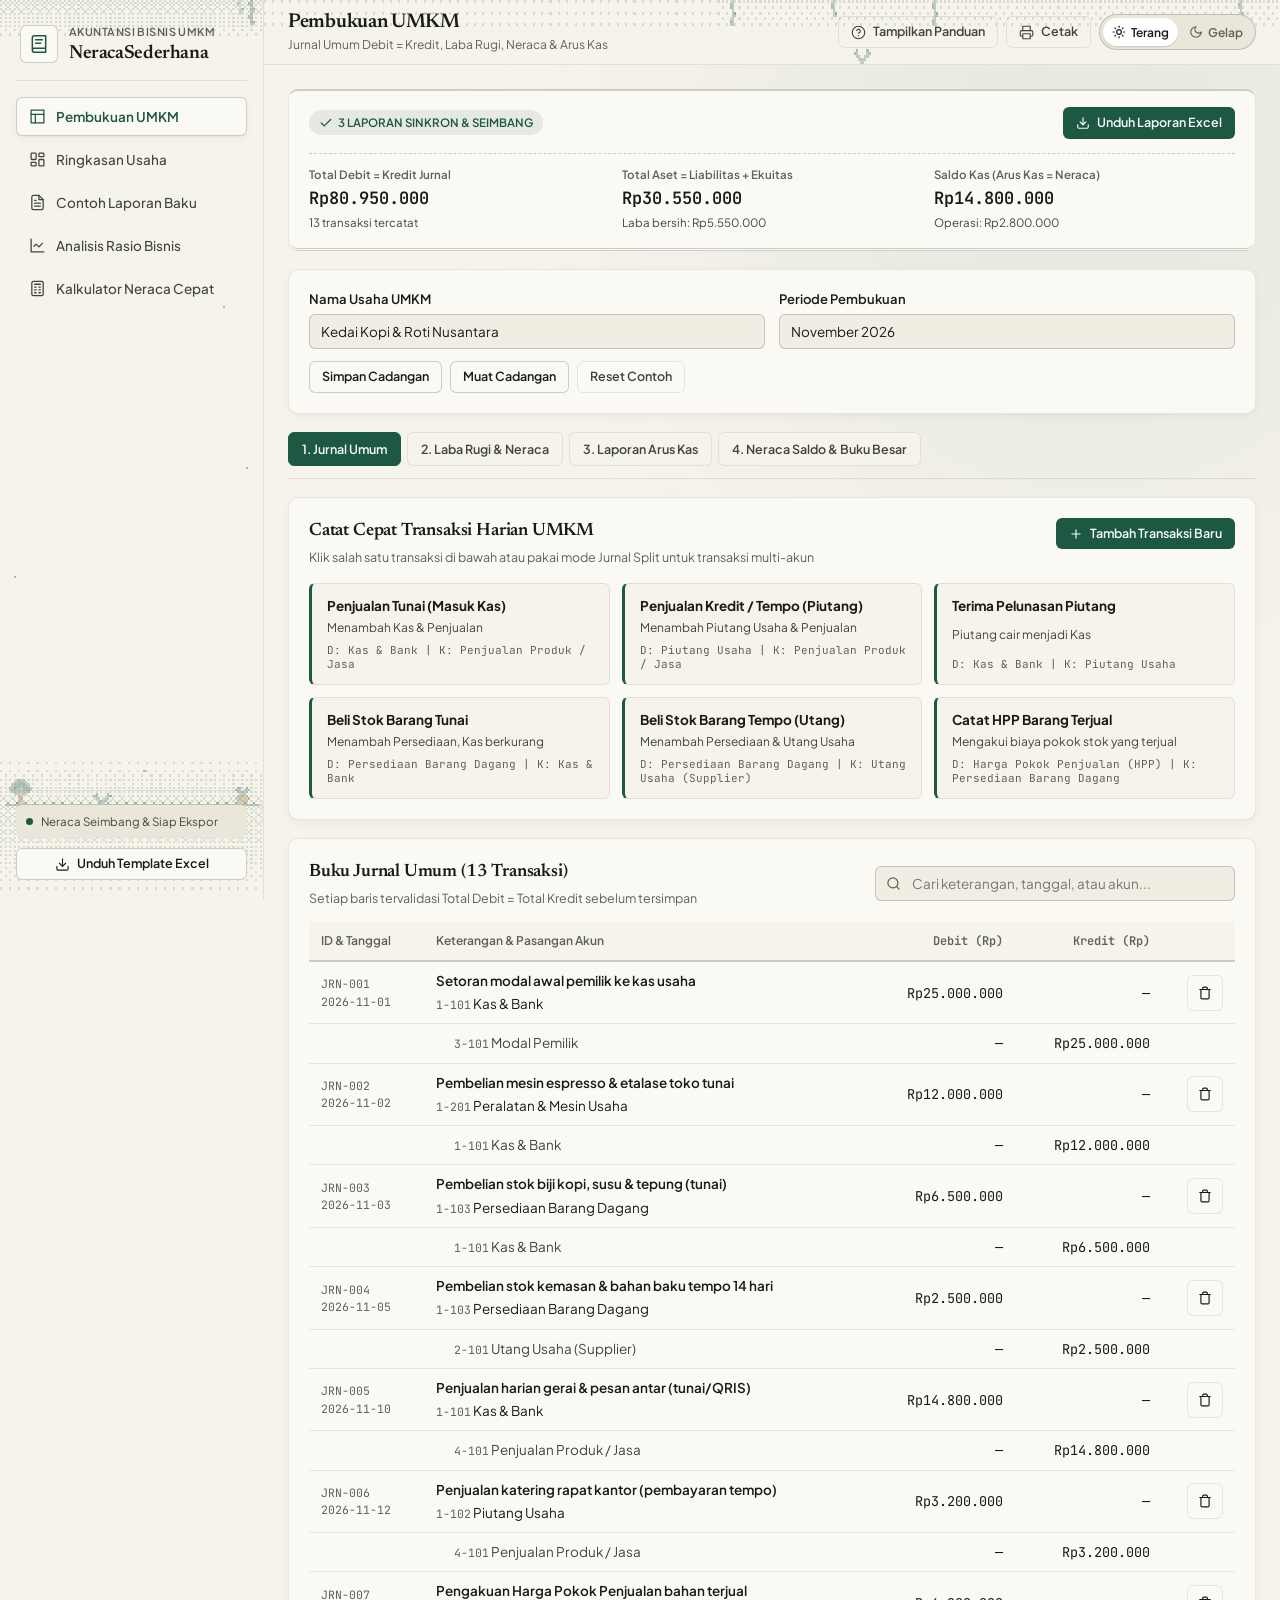
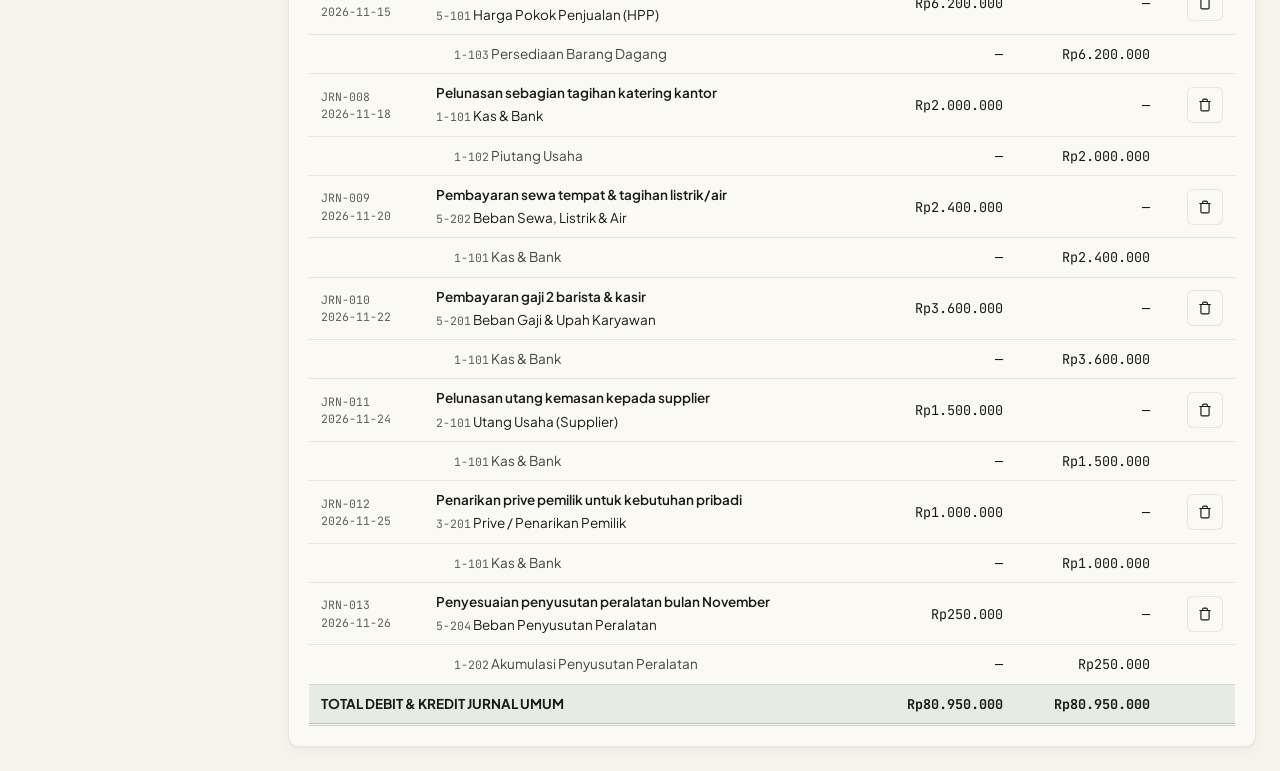
==== app/index.html @ 14ed6020 "feat: add integer-scaled botanical pixel art background on sidebar and topbar" ====
<!DOCTYPE html>
<html lang="id" data-atmo-density="app" data-theme="light">
<head>
  <meta charset="UTF-8" />
  <meta name="viewport" content="width=device-width, initial-scale=1.0, viewport-fit=cover" />
  <meta http-equiv="Cache-Control" content="no-cache, no-store, must-revalidate" />
  <meta http-equiv="Pragma" content="no-cache" />
  <meta http-equiv="Expires" content="0" />
  <meta name="theme-color" content="#f6f3eb" />
  <title>NeracaSederhana — Akuntansi &amp; Laporan Keuangan UMKM</title>
  <link rel="preconnect" href="https://fonts.googleapis.com" />
  <link rel="preconnect" href="https://fonts.gstatic.com" crossorigin />
  <link
    href="https://fonts.googleapis.com/css2?family=JetBrains+Mono:wght@400;500;600&family=Newsreader:opsz,wght@6..72,500;6..72,600&family=Plus+Jakarta+Sans:wght@400;500;600;700&display=swap"
    rel="stylesheet"
  />
  <link rel="stylesheet" href="./styles/tokens.css?v=20261126-9" />
  <link rel="stylesheet" href="./styles/layout.css?v=20261126-9" />
  <link rel="stylesheet" href="./styles/components.css?v=20261126-9" />
  <style>:focus-visible { outline: 2px solid var(--accent-primary); outline-offset: 2px; }</style>
</head>
<body>
  <a class="skip-link" href="#main-content">Lewati ke konten utama</a>
  <canvas id="atmo-canvas" class="atmo-canvas" aria-hidden="true"></canvas>
  <div id="paper-grain" class="paper-grain" aria-hidden="true"></div>

  <div class="app-shell">
    <aside id="sidebar" class="sidebar" aria-label="Navigasi utama">
      <canvas id="sidebar-pixel-canvas" class="nav-pixel-canvas" aria-hidden="true"></canvas>
      <div class="brand-block">
        <div class="brand-inner">
          <div class="brand-mark" aria-hidden="true">
            <svg width="20" height="20" viewBox="0 0 24 24" fill="none" stroke="currentColor" stroke-width="1.8" stroke-linecap="round" stroke-linejoin="round">
              <path d="M4 19.5v-15A2.5 2.5 0 0 1 6.5 2H20v20H6.5a2.5 2.5 0 0 1 0-5H20" />
              <path d="M8 7h8" />
              <path d="M8 11h6" />
            </svg>
          </div>
          <div>
            <p class="brand-kicker">Akuntansi Bisnis UMKM</p>
            <h1 class="brand-title">NeracaSederhana</h1>
          </div>
        </div>
        <button type="button" id="mobile-sidebar-close" class="icon-btn mobile-only" aria-label="Tutup menu navigasi">
          <svg width="16" height="16" viewBox="0 0 24 24" fill="none" stroke="currentColor" stroke-width="2" stroke-linecap="round" stroke-linejoin="round"><line x1="18" y1="6" x2="6" y2="18"/><line x1="6" y1="6" x2="18" y2="18"/></svg>
        </button>
      </div>

      <nav class="nav-list" aria-label="Menu utama aplikasi">
        <button type="button" class="nav-item active" data-view="umkm">
          <svg width="17" height="17" viewBox="0 0 24 24" fill="none" stroke="currentColor" stroke-width="1.8" stroke-linecap="round" stroke-linejoin="round" aria-hidden="true"><path d="M3 3h18v18H3z"/><path d="M3 9h18"/><path d="M9 21V9"/></svg>
          <span>Pembukuan UMKM</span>
        </button>
        <button type="button" class="nav-item" data-view="overview">
          <svg width="17" height="17" viewBox="0 0 24 24" fill="none" stroke="currentColor" stroke-width="1.8" stroke-linecap="round" stroke-linejoin="round" aria-hidden="true"><rect x="3" y="3" width="7" height="9" rx="1"/><rect x="14" y="3" width="7" height="5" rx="1"/><rect x="14" y="12" width="7" height="9" rx="1"/><rect x="3" y="16" width="7" height="5" rx="1"/></svg>
          <span>Ringkasan Usaha</span>
        </button>
        <button type="button" class="nav-item" data-view="statements">
          <svg width="17" height="17" viewBox="0 0 24 24" fill="none" stroke="currentColor" stroke-width="1.8" stroke-linecap="round" stroke-linejoin="round" aria-hidden="true"><path d="M14 2H6a2 2 0 0 0-2 2v16a2 2 0 0 0 2 2h12a2 2 0 0 0 2-2V8z"/><path d="M14 2v6h6"/><path d="M8 13h8"/><path d="M8 17h8"/><path d="M8 9h2"/></svg>
          <span>Contoh Laporan Baku</span>
        </button>
        <button type="button" class="nav-item" data-view="casestudy">
          <svg width="17" height="17" viewBox="0 0 24 24" fill="none" stroke="currentColor" stroke-width="1.8" stroke-linecap="round" stroke-linejoin="round" aria-hidden="true"><path d="M3 3v18h18"/><path d="m19 9-5 5-4-4-3 3"/></svg>
          <span>Analisis Rasio Bisnis</span>
        </button>
        <button type="button" class="nav-item" data-view="builder">
          <svg width="17" height="17" viewBox="0 0 24 24" fill="none" stroke="currentColor" stroke-width="1.8" stroke-linecap="round" stroke-linejoin="round" aria-hidden="true"><rect x="4" y="2" width="16" height="20" rx="2"/><path d="M8 6h8"/><path d="M8 10h2"/><path d="M14 10h2"/><path d="M8 14h2"/><path d="M14 14h2"/><path d="M8 18h2"/><path d="M14 18h2"/></svg>
          <span>Kalkulator Neraca Cepat</span>
        </button>
      </nav>

      <div class="sidebar-footer">
        <div class="source-pill">
          <span class="dot-ok" aria-hidden="true"></span>
          <span>Neraca Seimbang &amp; Siap Ekspor</span>
        </div>
        <a
          class="btn btn-secondary btn-sm btn-block"
          href="../Laporan_Keuangan_Bab6_Lengkap.xlsx"
          download="Laporan_Keuangan_Bab6_Lengkap.xlsx"
        >
          <svg width="15" height="15" viewBox="0 0 24 24" fill="none" stroke="currentColor" stroke-width="1.8" stroke-linecap="round" stroke-linejoin="round" aria-hidden="true"><path d="M21 15v4a2 2 0 0 1-2 2H5a2 2 0 0 1-2-2v-4"/><polyline points="7 10 12 15 17 10"/><line x1="12" y1="15" x2="12" y2="3"/></svg>
          <span>Unduh Template Excel</span>
        </a>
      </div>
    </aside>

    <div id="sidebar-backdrop" class="sidebar-backdrop" hidden></div>

    <div class="workspace">
      <header class="topbar">
        <canvas id="topbar-pixel-canvas" class="nav-pixel-canvas" aria-hidden="true"></canvas>
        <div class="topbar-left">
          <button
            type="button"
            id="mobile-menu-btn"
            class="icon-btn mobile-only"
            aria-label="Buka menu navigasi"
            aria-expanded="false"
            aria-controls="sidebar"
          >
            <svg width="18" height="18" viewBox="0 0 24 24" fill="none" stroke="currentColor" stroke-width="1.8" stroke-linecap="round" stroke-linejoin="round"><line x1="3" y1="6" x2="21" y2="6"/><line x1="3" y1="12" x2="21" y2="12"/><line x1="3" y1="18" x2="21" y2="18"/></svg>
          </button>
          <div>
            <h2 id="topbar-title" class="topbar-title">Ringkasan &amp; Materi Bab 6</h2>
            <p id="topbar-subtitle" class="topbar-subtitle">Hakikat Laporan Keuangan &amp; Analisis Rasio Sederhana</p>
          </div>
        </div>

        <div class="topbar-actions">
          <button
            type="button"
            id="toggle-guide-btn"
            class="btn btn-ghost btn-sm"
            aria-expanded="false"
            aria-controls="guide-drawer"
          >
            <svg width="15" height="15" viewBox="0 0 24 24" fill="none" stroke="currentColor" stroke-width="1.8" stroke-linecap="round" stroke-linejoin="round" aria-hidden="true"><circle cx="12" cy="12" r="10"/><path d="M9.09 9a3 3 0 0 1 5.83 1c0 2-3 3-3 3"/><line x1="12" y1="17" x2="12.01" y2="17"/></svg>
            <span class="hide-xs">Tampilkan Panduan</span>
          </button>

          <button type="button" id="print-btn" class="btn btn-ghost btn-sm" aria-label="Cetak laporan">
            <svg width="15" height="15" viewBox="0 0 24 24" fill="none" stroke="currentColor" stroke-width="1.8" stroke-linecap="round" stroke-linejoin="round" aria-hidden="true"><polyline points="6 9 6 2 18 2 18 9"/><path d="M6 18H4a2 2 0 0 1-2-2v-5a2 2 0 0 1 2-2h16a2 2 0 0 1 2 2v5a2 2 0 0 1-2 2h-2"/><rect x="6" y="14" width="12" height="8"/></svg>
            <span class="hide-md">Cetak</span>
          </button>

          <div class="theme-switch" role="group" aria-label="Pilih tema tampilan">
            <button
              type="button"
              id="theme-light-btn"
              class="theme-opt active"
              aria-pressed="true"
              aria-label="Mode Terang"
              title="Mode Terang"
            >
              <svg width="14" height="14" viewBox="0 0 24 24" fill="none" stroke="currentColor" stroke-width="2" stroke-linecap="round" stroke-linejoin="round" aria-hidden="true"><circle cx="12" cy="12" r="4"/><path d="M12 2v2"/><path d="M12 20v2"/><path d="m4.93 4.93 1.41 1.41"/><path d="m17.66 17.66 1.41 1.41"/><path d="M2 12h2"/><path d="M20 12h2"/><path d="m6.34 17.66-1.41 1.41"/><path d="m19.07 4.93-1.41 1.41"/></svg>
              <span class="hide-md">Terang</span>
            </button>
            <button
              type="button"
              id="theme-dark-btn"
              class="theme-opt"
              aria-pressed="false"
              aria-label="Mode Gelap"
              title="Mode Gelap"
            >
              <svg width="14" height="14" viewBox="0 0 24 24" fill="none" stroke="currentColor" stroke-width="2" stroke-linecap="round" stroke-linejoin="round" aria-hidden="true"><path d="M12 3a6 6 0 0 0 9 9 9 9 0 1 1-9-9Z"/></svg>
              <span class="hide-md">Gelap</span>
            </button>
          </div>
        </div>
      </header>

      <section id="guide-drawer" class="guide-drawer" hidden aria-label="Panduan singkat penggunaan">
        <div class="guide-grid">
          <div>
            <h3>1. Catat Transaksi (Debit = Kredit)</h3>
            <p>Di menu <strong>Pembukuan UMKM</strong>, pilih jenis transaksi harian agar akun Debit dan Kredit terisi otomatis serta selalu seimbang.</p>
          </div>
          <div>
            <h3>2. Laba Rugi, Neraca &amp; Arus Kas</h3>
            <p>Setiap transaksi langsung menyusun <strong>Laporan Laba Rugi</strong>, <strong>Neraca</strong>, <strong>Arus Kas</strong>, dan <strong>Neraca Saldo</strong> secara sinkron.</p>
          </div>
          <div>
            <h3>3. Cadangan Data &amp; Unduh Excel</h3>
            <p>Gunakan tombol <strong>Simpan Cadangan</strong> untuk mengamankan pembukuan Anda dan <strong>Unduh Laporan Excel</strong> kapan saja.</p>
          </div>
        </div>
      </section>

      <main id="main-content" class="main-content" tabindex="-1"></main>
    </div>
  </div>

  <!-- Dialog Catat Transaksi UMKM Double-Entry (Debit = Kredit) -->
  <dialog id="journal-dialog" class="ledger-dialog" aria-labelledby="jrn-dialog-title">
    <form id="journal-form" method="dialog" novalidate>
      <div class="dialog-head">
        <h3 id="jrn-dialog-title">Catat Transaksi UMKM</h3>
        <button type="button" id="jrn-close-btn" class="icon-btn" aria-label="Tutup dialog transaksi">
          <svg width="16" height="16" viewBox="0 0 24 24" fill="none" stroke="currentColor" stroke-width="2" stroke-linecap="round" stroke-linejoin="round"><line x1="18" y1="6" x2="6" y2="18"/><line x1="6" y1="6" x2="18" y2="18"/></svg>
        </button>
      </div>

      <div id="jrn-error" class="alert alert-err" role="alert" hidden></div>

      <div class="form-stack">
        <div class="segmented" role="group" aria-label="Mode pencatatan jurnal" style="align-self:flex-start;">
          <button type="button" id="jrn-mode-simple" class="active">Mode Cepat UMKM</button>
          <button type="button" id="jrn-mode-split">Jurnal Split (Multi-Baris)</button>
        </div>

        <div class="grid-form">
          <div class="field-group">
            <label for="jrn-date">Tanggal <span class="req">*</span></label>
            <input id="jrn-date" type="date" required />
          </div>
          <div id="jrn-amount-wrap" class="field-group">
            <label for="jrn-amount">Nominal (Rp) <span class="req">*</span></label>
            <input id="jrn-amount" type="number" min="1" step="1000" placeholder="Contoh: 500000" required />
          </div>
        </div>

        <div class="field-group">
          <label for="jrn-desc">Keterangan Transaksi <span class="req">*</span></label>
          <input id="jrn-desc" type="text" placeholder="Contoh: Penjualan kopi &amp; roti shift pagi" maxlength="90" required />
        </div>

        <div id="jrn-simple-fields" class="form-stack" style="margin:0;">
          <div class="field-group">
            <label for="jrn-preset">Jenis Transaksi Cepat UMKM</label>
            <select id="jrn-preset"></select>
            <span class="field-hint">Otomatis memilih pasangan akun Debit &amp; Kredit standar akuntansi.</span>
          </div>

          <div class="grid-form">
            <div class="field-group">
              <label for="jrn-debit-acc">Akun Sisi DEBIT <span class="req">*</span></label>
              <select id="jrn-debit-acc" required></select>
            </div>
            <div class="field-group">
              <label for="jrn-credit-acc">Akun Sisi KREDIT <span class="req">*</span></label>
              <select id="jrn-credit-acc" required></select>
            </div>
          </div>
        </div>

        <div id="jrn-split-fields" class="form-stack" style="margin:0;" hidden>
          <div style="display:flex;justify-content:space-between;align-items:center;gap:8px;flex-wrap:wrap;">
            <span class="field-hint">Masukkan 2 atau lebih baris akun; pastikan Total Debit = Total Kredit.</span>
            <button type="button" id="jrn-add-split-line" class="btn btn-secondary btn-sm">+ Tambah Baris</button>
          </div>
          <div id="jrn-split-list" class="split-lines-list"></div>
        </div>

        <div id="jrn-balance-preview" class="alert alert-ok" style="justify-content:space-between;flex-wrap:wrap;">
          <span>Verifikasi Keseimbangan:</span>
          <strong class="tabular">Debit = Kredit (SEIMBANG)</strong>
        </div>
      </div>

      <div class="dialog-actions">
        <button type="button" id="jrn-cancel-btn" class="btn btn-secondary">Batal</button>
        <button type="submit" class="btn btn-primary">Simpan ke Jurnal</button>
      </div>
    </form>
  </dialog>

  <!-- Dialog Tambah Akun untuk Kalkulator Usaha Mandiri -->
  <dialog id="account-dialog" class="ledger-dialog" aria-labelledby="dialog-title">
    <form id="account-form" method="dialog" novalidate>
      <div class="dialog-head">
        <h3 id="dialog-title">Tambah Baris Akun Baru</h3>
        <button type="button" id="dialog-close-btn" class="icon-btn" aria-label="Tutup dialog">
          <svg width="16" height="16" viewBox="0 0 24 24" fill="none" stroke="currentColor" stroke-width="2" stroke-linecap="round" stroke-linejoin="round"><line x1="18" y1="6" x2="6" y2="18"/><line x1="6" y1="6" x2="18" y2="18"/></svg>
        </button>
      </div>

      <div id="dialog-error" class="alert alert-err" role="alert" hidden></div>

      <div class="form-stack">
        <div class="field-group">
          <label for="acc-category">Golongan Akun <span class="req">*</span></label>
          <select id="acc-category" required>
            <option value="revenue">Pendapatan</option>
            <option value="expense">Biaya / Beban Usaha</option>
            <option value="currentAsset">Aset Lancar (Tidak Tetap)</option>
            <option value="fixedAsset">Aset Tetap (Nilai Buku)</option>
            <option value="shortTermLiability">Liabilitas Jangka Pendek</option>
            <option value="longTermLiability">Liabilitas Jangka Panjang</option>
          </select>
          <span class="field-hint">Menentukan posisi akun pada Laba Rugi atau Neraca.</span>
        </div>

        <div class="field-group">
          <label for="acc-name">Nama Akun <span class="req">*</span></label>
          <input
            id="acc-name"
            type="text"
            placeholder="Contoh: Piutang Pelanggan atau Biaya Kemasan"
            maxlength="64"
            required
          />
          <span class="field-hint">Gunakan nama akun akuntansi yang ringkas dan jelas.</span>
        </div>

        <div class="field-group">
          <label for="acc-amount">Nominal (Rp) <span class="req">*</span></label>
          <input
            id="acc-amount"
            type="number"
            min="0"
            step="1000"
            placeholder="Contoh: 1500000"
            required
          />
          <span class="field-hint">Masukkan angka bulat positif dalam satuan Rupiah penuh.</span>
        </div>
      </div>

      <div class="dialog-actions">
        <button type="button" id="dialog-cancel-btn" class="btn btn-secondary">Batal</button>
        <button type="submit" class="btn btn-primary">Simpan Akun</button>
      </div>
    </form>
  </dialog>

  <!-- Dialog Konfirmasi Reset -->
  <dialog id="confirm-dialog" class="ledger-dialog" aria-labelledby="confirm-title">
    <div class="dialog-head">
      <h3 id="confirm-title">Kembalikan Data Contoh Awal?</h3>
      <button type="button" id="confirm-close-btn" class="icon-btn" aria-label="Tutup konfirmasi">
        <svg width="16" height="16" viewBox="0 0 24 24" fill="none" stroke="currentColor" stroke-width="2" stroke-linecap="round" stroke-linejoin="round"><line x1="18" y1="6" x2="6" y2="18"/><line x1="6" y1="6" x2="18" y2="18"/></svg>
      </button>
    </div>
    <p class="dialog-body-text">Seluruh perubahan angka yang Anda ketik pada Kalkulator Usaha Mandiri akan diganti kembali ke preset UMKM Contoh Nusantara.</p>
    <div class="dialog-actions">
      <button type="button" id="confirm-cancel-btn" class="btn btn-secondary">Batal</button>
      <button type="button" id="confirm-ok-btn" class="btn btn-danger">Ya, Reset Data</button>
    </div>
  </dialog>

  <div id="toast-region" class="toast-region" aria-live="polite" aria-atomic="true"></div>

  <script type="module" src="./src/main.js?v=20261126-9"></script>
</body>
</html>
---- app/styles/tokens.css ----
:root {
  color-scheme: light;
  --atmo-safe-top: 64px;
  --atmo-safe-left: 264px;
  --atmo-safe-right: 24px;
  --atmo-safe-bottom: 24px;

  /* Archival Cotton Ledger — Light Mode (L > 0.179) */
  --bg-base: #f6f3eb;
  --bg-surface: #fbf9f4;
  --bg-elevated: #ffffff;
  --bg-inset: #ebe6da;
  --bg-input: #f1ede3;

  --text-primary: #181b19;
  --text-secondary: #3f4641;
  --text-muted: #5b625d;
  --text-placeholder: #727973;

  --border-subtle: rgba(24, 27, 25, 0.09);
  --border-strong: rgba(24, 27, 25, 0.20);

  --accent-primary: #1d5942;
  --accent-primary-hover: #154432;
  --accent-primary-tint: rgba(29, 89, 66, 0.09);
  --accent-on-primary: #f7faf8;
  --accent-secondary: #855e1c;
  --accent-secondary-tint: rgba(133, 94, 28, 0.11);

  --status-ok: #1d5942;
  --status-ok-bg: rgba(29, 89, 66, 0.10);
  --status-warn: #855e1c;
  --status-warn-bg: rgba(133, 94, 28, 0.12);
  --status-err: #9e3329;
  --status-err-bg: rgba(158, 51, 41, 0.10);

  --shadow-card: 0 1px 2px rgba(24, 27, 25, 0.04), 0 4px 12px rgba(24, 27, 25, 0.03);
  --shadow-dialog: 0 16px 40px rgba(24, 27, 25, 0.18);

  --font-display: 'Newsreader', Georgia, 'Times New Roman', serif;
  --font-sans: 'Plus Jakarta Sans', 'Segoe UI', system-ui, -apple-system, sans-serif;
  --font-mono: 'JetBrains Mono', ui-monospace, 'Cascadia Code', monospace;

  --radius-sm: 6px;
  --radius-md: 10px;
  --radius-lg: 12px;
}

[data-theme="dark"] {
  color-scheme: dark;
  /* Matte Mineral Slate — Dark Mode (L <= 0.179, zero neon) */
  --bg-base: #131614;
  --bg-surface: #1a1e1b;
  --bg-elevated: #222723;
  --bg-inset: #101311;
  --bg-input: #141815;

  --text-primary: #eceae2;
  --text-secondary: #c4c8c0;
  --text-muted: #989f97;
  --text-placeholder: #767d76;

  --border-subtle: rgba(236, 234, 226, 0.09);
  --border-strong: rgba(236, 234, 226, 0.20);

  --accent-primary: #6b9e88;
  --accent-primary-hover: #7fb19b;
  --accent-primary-tint: rgba(107, 158, 136, 0.14);
  --accent-on-primary: #101512;
  --accent-secondary: #c49a52;
  --accent-secondary-tint: rgba(196, 154, 82, 0.14);

  --status-ok: #7fb19b;
  --status-ok-bg: rgba(107, 158, 136, 0.14);
  --status-warn: #d4aa60;
  --status-warn-bg: rgba(196, 154, 82, 0.15);
  --status-err: #d87a70;
  --status-err-bg: rgba(216, 122, 112, 0.14);

  --shadow-card: 0 1px 2px rgba(0, 0, 0, 0.24);
  --shadow-dialog: 0 20px 48px rgba(0, 0, 0, 0.52);
}

*,
*::before,
*::after {
  box-sizing: border-box;
  -webkit-tap-highlight-color: transparent;
}

html {
  background-color: var(--bg-base);
  color: var(--text-primary);
  font-family: var(--font-sans);
  font-size: 14px;
  line-height: 1.5;
  -webkit-font-smoothing: antialiased;
  overflow-x: clip;
}

body {
  margin: 0;
  min-height: 100dvh;
  background-color: transparent;
  color: var(--text-primary);
  overflow-x: clip;
}

[hidden] {
  display: none !important;
}

:focus:not(:focus-visible) {
  outline: none;
}

:focus-visible {
  outline: 2px solid var(--accent-primary);
  outline-offset: 2px;
}

.tabular {
  font-family: var(--font-mono);
  font-variant-numeric: tabular-nums;
}

.skip-link {
  position: absolute;
  left: -9999px;
  top: 8px;
  z-index: 100;
  padding: 8px 14px;
  border-radius: var(--radius-sm);
  background: var(--accent-primary);
  color: var(--accent-on-primary);
  font-weight: 600;
  text-decoration: none;
}

.skip-link:focus {
  left: 12px;
}

@media (prefers-reduced-motion: reduce) {
  *,
  *::before,
  *::after {
    animation-duration: 0.01ms !important;
    animation-iteration-count: 1 !important;
    transition-duration: 0.01ms !important;
    scroll-behavior: auto !important;
  }
}
---- app/styles/layout.css ----
.atmo-canvas {
  position: fixed;
  inset: 0;
  width: 100%;
  height: 100%;
  z-index: 0;
  pointer-events: none;
}

.paper-grain {
  position: fixed;
  inset: 0;
  z-index: 0;
  pointer-events: none;
  opacity: 0.035;
  background-repeat: repeat;
}

.app-shell {
  position: relative;
  z-index: 1;
  display: grid;
  grid-template-columns: 264px minmax(0, 1fr);
  min-height: 100dvh;
  width: 100%;
  max-width: 100%;
}

.nav-pixel-canvas {
  position: absolute;
  inset: 0;
  width: 100%;
  height: 100%;
  z-index: 0;
  pointer-events: none;
  image-rendering: -moz-crisp-edges;
  image-rendering: crisp-edges;
  image-rendering: pixelated;
}

.sidebar {
  position: sticky;
  top: 0;
  height: 100dvh;
  display: flex;
  flex-direction: column;
  padding: 20px 16px;
  background-color: var(--bg-base);
  border-right: 1px solid var(--border-subtle);
  overflow-y: auto;
  overflow-x: hidden;
  min-width: 0;
}

.sidebar > :not(.nav-pixel-canvas) {
  position: relative;
  z-index: 1;
}

.brand-block {
  display: flex;
  align-items: center;
  justify-content: space-between;
  gap: 10px;
  padding: 4px 4px 16px;
  border-bottom: 1px solid var(--border-subtle);
}

.brand-inner {
  display: flex;
  align-items: center;
  gap: 11px;
  min-width: 0;
}

.brand-mark {
  display: grid;
  place-items: center;
  width: 38px;
  height: 38px;
  border-radius: var(--radius-sm);
  border: 1px solid var(--border-strong);
  background-color: var(--bg-surface);
  color: var(--accent-primary);
  flex-shrink: 0;
}

.brand-kicker {
  margin: 0;
  font-size: 11px;
  font-weight: 600;
  letter-spacing: 0.04em;
  text-transform: uppercase;
  color: var(--text-muted);
}

.brand-title {
  margin: 2px 0 0;
  font-family: var(--font-display);
  font-size: 19px;
  font-weight: 600;
  letter-spacing: -0.02em;
  line-height: 1.15;
}

.nav-list {
  display: flex;
  flex-direction: column;
  gap: 4px;
  padding: 16px 0;
  flex: 1;
}

.nav-item {
  display: flex;
  align-items: center;
  gap: 10px;
  width: 100%;
  padding: 10px 12px;
  border: 1px solid transparent;
  border-radius: var(--radius-sm);
  background: transparent;
  color: var(--text-secondary);
  font-family: var(--font-sans);
  font-size: 13.5px;
  font-weight: 500;
  text-align: left;
  cursor: pointer;
  transition: background-color 140ms ease, color 140ms ease, border-color 140ms ease;
}

.nav-item:hover {
  background-color: var(--bg-inset);
  color: var(--text-primary);
}

.nav-item.active {
  background-color: var(--bg-surface);
  color: var(--accent-primary);
  border-color: var(--border-strong);
  font-weight: 600;
  box-shadow: var(--shadow-card);
}

.sidebar-footer {
  display: flex;
  flex-direction: column;
  gap: 10px;
  padding-top: 14px;
  border-top: 1px solid var(--border-subtle);
}

.source-pill {
  display: flex;
  align-items: center;
  gap: 8px;
  padding: 8px 10px;
  border-radius: var(--radius-sm);
  background-color: var(--bg-inset);
  font-size: 11.5px;
  color: var(--text-secondary);
}

.dot-ok {
  width: 7px;
  height: 7px;
  border-radius: 50%;
  background-color: var(--status-ok);
  flex-shrink: 0;
}

.workspace {
  display: flex;
  flex-direction: column;
  min-width: 0;
  width: 100%;
}

.topbar {
  position: sticky;
  top: 0;
  z-index: 12;
  display: flex;
  align-items: center;
  justify-content: space-between;
  gap: 12px;
  min-height: 64px;
  padding: 10px 24px;
  background-color: var(--bg-base);
  border-bottom: 1px solid var(--border-subtle);
  overflow: hidden;
}

.topbar > :not(.nav-pixel-canvas) {
  position: relative;
  z-index: 1;
}

.topbar-left {
  display: flex;
  align-items: center;
  gap: 12px;
  min-width: 0;
  flex: 1;
}

.topbar-left > div {
  min-width: 0;
}

.topbar-title {
  margin: 0;
  font-family: var(--font-display);
  font-size: 20px;
  font-weight: 600;
  letter-spacing: -0.015em;
  line-height: 1.2;
  white-space: nowrap;
  overflow: hidden;
  text-overflow: ellipsis;
}

.topbar-subtitle {
  margin: 2px 0 0;
  font-size: 12px;
  color: var(--text-muted);
  white-space: nowrap;
  overflow: hidden;
  text-overflow: ellipsis;
}

.topbar-actions {
  display: flex;
  align-items: center;
  gap: 8px;
  flex-shrink: 0;
}

.main-content {
  padding: 24px;
  max-width: 1200px;
  width: 100%;
  min-width: 0;
  display: flex;
  flex-direction: column;
  gap: 18px;
}

.mobile-only {
  display: none !important;
}

.sidebar-backdrop {
  position: fixed;
  inset: 0;
  z-index: 25;
  background-color: rgba(16, 19, 17, 0.48);
}

@media (max-width: 960px) {
  :root {
    --atmo-safe-left: 16px;
  }

  .app-shell {
    grid-template-columns: minmax(0, 1fr);
  }

  .mobile-only {
    display: inline-grid !important;
  }

  .sidebar {
    position: fixed;
    left: 0;
    top: 0;
    z-index: 30;
    width: min(286px, 85vw);
    height: 100dvh;
    padding-bottom: max(20px, env(safe-area-inset-bottom));
    overscroll-behavior: contain;
    transform: translateX(-100%);
    transition: transform 180ms ease;
    box-shadow: var(--shadow-dialog);
  }

  .sidebar.open {
    transform: translateX(0);
  }

  .topbar {
    min-height: 56px;
    padding: 8px 12px;
    gap: 8px;
  }

  .topbar-title {
    font-size: 16px;
  }

  .main-content {
    padding: 12px;
    gap: 12px;
  }

  .hide-md {
    display: none;
  }
}

@media (max-width: 640px) {
  .hide-xs {
    display: none;
  }

  .topbar-subtitle {
    display: none;
  }

  .topbar-left {
    gap: 8px;
  }

  .topbar-title {
    font-size: 14.5px;
  }

  .topbar-actions {
    gap: 4px;
  }

  .topbar-actions .btn-sm {
    padding: 0;
    width: 32px;
    height: 32px;
    min-height: 32px;
  }

  .topbar-actions .icon-btn {
    width: 32px;
    height: 32px;
    min-height: 32px;
  }

  .theme-switch {
    height: 32px;
    padding: 2px;
  }

  .theme-opt {
    height: 26px;
    padding: 0 7px;
  }

  .guide-drawer {
    padding: 12px;
  }
}

@media print {
  .sidebar,
  .topbar-actions,
  .mobile-only,
  .guide-drawer,
  .atmo-canvas,
  .paper-grain,
  .no-print {
    display: none !important;
  }

  .app-shell {
    display: block;
  }

  .main-content {
    padding: 0;
    max-width: 100%;
  }
}
---- app/styles/components.css ----
/* Buttons & Interactive Controls */
.btn {
  display: inline-flex;
  align-items: center;
  justify-content: center;
  gap: 7px;
  padding: 8px 14px;
  border-radius: var(--radius-sm);
  border: 1px solid transparent;
  font-family: var(--font-sans);
  font-size: 13px;
  font-weight: 600;
  line-height: 1.25;
  text-decoration: none;
  white-space: nowrap;
  cursor: pointer;
  transition: background-color 140ms ease, border-color 140ms ease, color 140ms ease;
}

.btn-sm {
  padding: 7px 12px;
  font-size: 12.5px;
}

.btn-block {
  width: 100%;
}

.btn-primary {
  background-color: var(--accent-primary);
  color: var(--accent-on-primary);
}

.btn-primary:hover {
  background-color: var(--accent-primary-hover);
}

.btn-secondary {
  background-color: var(--bg-surface);
  color: var(--text-primary);
  border-color: var(--border-strong);
}

.btn-secondary:hover {
  background-color: var(--bg-inset);
}

.btn-ghost {
  background-color: transparent;
  color: var(--text-secondary);
  border-color: var(--border-subtle);
}

.btn-ghost:hover {
  background-color: var(--bg-inset);
  color: var(--text-primary);
}

.btn-danger {
  background-color: var(--status-err);
  color: #ffffff;
}

.icon-btn {
  display: inline-grid;
  place-items: center;
  width: 36px;
  height: 36px;
  padding: 0;
  flex-shrink: 0;
  border-radius: var(--radius-sm);
  border: 1px solid var(--border-subtle);
  background-color: var(--bg-surface);
  color: var(--text-primary);
  cursor: pointer;
}

.icon-btn:hover {
  background-color: var(--bg-inset);
}

/* Clear Two-State Theme Switch Pill */
.theme-switch {
  display: inline-flex;
  align-items: center;
  padding: 3px;
  gap: 2px;
  height: 36px;
  border-radius: 999px;
  background-color: var(--bg-inset);
  border: 1px solid var(--border-strong);
  flex-shrink: 0;
}

.theme-opt {
  display: inline-flex;
  align-items: center;
  justify-content: center;
  gap: 5px;
  height: 28px;
  padding: 0 9px;
  border: none;
  border-radius: 999px;
  background: transparent;
  color: var(--text-muted);
  font-family: var(--font-sans);
  font-size: 12px;
  font-weight: 600;
  cursor: pointer;
  transition: background-color 140ms ease, color 140ms ease;
}

.theme-opt:hover {
  color: var(--text-primary);
}

.theme-opt.active {
  background-color: var(--bg-elevated);
  color: var(--text-primary);
  box-shadow: 0 1px 2px rgba(0, 0, 0, 0.14);
}

/* Guide Drawer */
.guide-drawer {
  padding: 16px 24px;
  background-color: var(--bg-surface);
  border-bottom: 1px solid var(--border-strong);
}

.guide-grid {
  display: grid;
  grid-template-columns: repeat(auto-fit, minmax(min(100%, 220px), 1fr));
  gap: 16px;
}

.guide-grid h3 {
  margin: 0 0 4px;
  font-size: 13.5px;
  font-weight: 600;
  color: var(--accent-primary);
}

.guide-grid p {
  margin: 0;
  font-size: 12.5px;
  color: var(--text-secondary);
}

/* Panels & Cards (Strict min-width: 0 to prevent grid blowouts) */
.panel {
  background-color: var(--bg-surface);
  border: 1px solid var(--border-subtle);
  border-radius: var(--radius-md);
  box-shadow: var(--shadow-card);
  padding: 20px;
  min-width: 0;
  max-width: 100%;
}

.panel-header {
  display: flex;
  flex-wrap: wrap;
  align-items: flex-start;
  justify-content: space-between;
  gap: 12px;
  margin-bottom: 16px;
}

.panel-header > div {
  min-width: 0;
}

.panel-title {
  margin: 0;
  font-family: var(--font-display);
  font-size: 18px;
  font-weight: 600;
  letter-spacing: -0.01em;
  overflow-wrap: anywhere;
}

.panel-subtitle {
  margin: 3px 0 0;
  font-size: 12.5px;
  color: var(--text-muted);
  overflow-wrap: anywhere;
}

/* Signature Element: Double-Rule Archival Ledger Masthead */
.ledger-mast {
  background-color: var(--bg-surface);
  border: 1px solid var(--border-subtle);
  border-top: 2px solid var(--border-strong);
  border-bottom: 3px double var(--border-strong);
  border-radius: var(--radius-md);
  padding: 16px 20px;
  display: flex;
  flex-direction: column;
  gap: 14px;
  min-width: 0;
}

.ledger-mast-top {
  display: flex;
  flex-wrap: wrap;
  align-items: center;
  justify-content: space-between;
  gap: 12px;
}

.ledger-proof-grid {
  display: grid;
  grid-template-columns: repeat(auto-fit, minmax(min(100%, 190px), 1fr));
  gap: 12px;
  padding-top: 12px;
  border-top: 1px dashed var(--border-strong);
}

.proof-cell {
  display: flex;
  flex-direction: column;
  gap: 3px;
  min-width: 0;
}

.proof-label {
  font-size: 11.5px;
  font-weight: 600;
  color: var(--text-muted);
}

.proof-value {
  font-family: var(--font-mono);
  font-variant-numeric: tabular-nums;
  font-size: 17px;
  font-weight: 600;
  color: var(--text-primary);
  overflow-wrap: anywhere;
}

.proof-sub {
  font-size: 11.5px;
  color: var(--text-secondary);
}

.mast-actions {
  display: flex;
  flex-wrap: wrap;
  align-items: center;
  gap: 8px;
}

/* KPI Grid */
.kpi-grid {
  display: grid;
  grid-template-columns: repeat(auto-fit, minmax(min(100%, 215px), 1fr));
  gap: 14px;
  min-width: 0;
}

.kpi-card {
  background-color: var(--bg-surface);
  border: 1px solid var(--border-subtle);
  border-radius: var(--radius-md);
  padding: 16px 18px;
  display: flex;
  flex-direction: column;
  gap: 6px;
  min-width: 0;
}

.kpi-label {
  font-size: 12px;
  font-weight: 600;
  color: var(--text-muted);
}

.kpi-value {
  font-family: var(--font-mono);
  font-variant-numeric: tabular-nums;
  font-size: 21px;
  font-weight: 600;
  color: var(--text-primary);
  line-height: 1.25;
  overflow-wrap: anywhere;
}

.kpi-meta {
  font-size: 12px;
  color: var(--text-secondary);
}

/* Responsive Adaptive Grids (Zero Cramped Cards) */
.grid-split,
.grid-2 {
  display: grid;
  grid-template-columns: repeat(auto-fit, minmax(min(100%, 360px), 1fr));
  gap: 16px;
  min-width: 0;
}

.grid-cards,
.grid-3 {
  display: grid;
  grid-template-columns: repeat(auto-fit, minmax(min(100%, 245px), 1fr));
  gap: 12px;
  min-width: 0;
}

.grid-form {
  display: grid;
  grid-template-columns: repeat(auto-fit, minmax(min(100%, 220px), 1fr));
  gap: 14px;
  align-items: end;
  min-width: 0;
}

.stack-col {
  display: flex;
  flex-direction: column;
  gap: 16px;
  min-width: 0;
}

/* Quick Preset Action Cards (Reset <button> quirks cleanly) */
.preset-card {
  appearance: none;
  display: flex;
  flex-direction: column;
  align-items: flex-start;
  justify-content: space-between;
  gap: 6px;
  width: 100%;
  min-width: 0;
  padding: 13px 15px;
  border-radius: var(--radius-sm);
  border: 1px solid var(--border-subtle);
  border-left: 3px solid var(--accent-primary);
  background-color: var(--bg-base);
  color: var(--text-primary);
  font-family: var(--font-sans);
  text-align: left;
  cursor: pointer;
  transition: background-color 140ms ease, border-color 140ms ease;
}

.preset-card:hover {
  background-color: var(--bg-inset);
  border-color: var(--border-strong);
  border-left-color: var(--accent-primary);
}

.preset-title {
  font-size: 13.5px;
  font-weight: 700;
  line-height: 1.3;
  color: var(--text-primary);
}

.preset-hint {
  font-size: 12px;
  line-height: 1.4;
  color: var(--text-secondary);
}

.preset-accounts {
  font-family: var(--font-mono);
  font-size: 11px;
  color: var(--text-muted);
  overflow-wrap: anywhere;
}

/* Tabs & Segmented Switch */
.tab-bar {
  display: flex;
  flex-wrap: wrap;
  gap: 6px;
  padding-bottom: 12px;
  border-bottom: 1px solid var(--border-subtle);
  min-width: 0;
}

.tab-btn {
  padding: 8px 13px;
  border-radius: var(--radius-sm);
  border: 1px solid var(--border-subtle);
  background-color: var(--bg-base);
  color: var(--text-secondary);
  font-family: var(--font-sans);
  font-size: 12.5px;
  font-weight: 600;
  white-space: nowrap;
  cursor: pointer;
}

.tab-btn:hover {
  background-color: var(--bg-inset);
  color: var(--text-primary);
}

.tab-btn.active {
  background-color: var(--accent-primary);
  color: var(--accent-on-primary);
  border-color: var(--accent-primary);
}

.segmented {
  display: inline-flex;
  padding: 3px;
  border-radius: var(--radius-sm);
  background-color: var(--bg-inset);
  border: 1px solid var(--border-subtle);
  gap: 2px;
  flex-shrink: 0;
}

.segmented button {
  padding: 6px 10px;
  border: none;
  border-radius: 4px;
  background: transparent;
  color: var(--text-secondary);
  font-size: 12px;
  font-weight: 600;
  white-space: nowrap;
  cursor: pointer;
}

.segmented button.active {
  background-color: var(--bg-elevated);
  color: var(--text-primary);
  box-shadow: 0 1px 2px rgba(0, 0, 0, 0.08);
}

/* Accounting Tables */
.table-wrap {
  width: 100%;
  max-width: 100%;
  overflow-x: auto;
  -webkit-overflow-scrolling: touch;
}

.ledger-table {
  width: 100%;
  border-collapse: collapse;
  font-size: 13.5px;
}

.ledger-table th {
  padding: 10px 12px;
  text-align: left;
  font-size: 12px;
  font-weight: 600;
  color: var(--text-muted);
  border-bottom: 2px solid var(--border-strong);
  background-color: var(--bg-base);
  white-space: nowrap;
}

.ledger-table th.num,
.ledger-table td.num {
  text-align: right;
  font-family: var(--font-mono);
  font-variant-numeric: tabular-nums;
  white-space: nowrap;
}

.ledger-table td {
  padding: 9px 12px;
  border-bottom: 1px solid var(--border-subtle);
  vertical-align: middle;
}

.ledger-table tr.row-section td {
  font-weight: 700;
  font-size: 13px;
  color: var(--accent-primary);
  background-color: var(--accent-primary-tint);
  padding-top: 10px;
  padding-bottom: 8px;
}

.ledger-table tr.row-subtotal td {
  font-weight: 600;
  background-color: var(--bg-inset);
  border-top: 1px solid var(--border-strong);
}

.ledger-table tr.row-total td {
  font-weight: 700;
  background-color: var(--accent-primary-tint);
  border-top: 1px solid var(--border-strong);
  border-bottom: 3px double var(--border-strong);
}

.code-tag {
  font-family: var(--font-mono);
  font-size: 11.5px;
  color: var(--text-muted);
  white-space: nowrap;
}

.credit-indent {
  padding-left: 18px;
  color: var(--text-secondary);
}

/* Badges & Alerts */
.badge {
  display: inline-flex;
  align-items: center;
  gap: 5px;
  padding: 4px 10px;
  border-radius: 999px;
  font-size: 11.5px;
  font-weight: 600;
  white-space: nowrap;
}

.badge-ok {
  background-color: var(--status-ok-bg);
  color: var(--status-ok);
}

.badge-warn {
  background-color: var(--status-warn-bg);
  color: var(--status-warn);
}

.badge-err {
  background-color: var(--status-err-bg);
  color: var(--status-err);
}

.badge-neutral {
  background-color: var(--bg-inset);
  color: var(--text-secondary);
}

.alert {
  display: flex;
  align-items: flex-start;
  gap: 10px;
  padding: 11px 14px;
  border-radius: var(--radius-sm);
  border: 1px solid var(--border-subtle);
  font-size: 13px;
}

.alert-warn {
  background-color: var(--status-warn-bg);
  color: var(--status-warn);
  border-color: rgba(133, 94, 28, 0.25);
}

.alert-err {
  background-color: var(--status-err-bg);
  color: var(--status-err);
  border-color: rgba(158, 51, 41, 0.30);
}

.alert-ok {
  background-color: var(--status-ok-bg);
  color: var(--status-ok);
  border-color: rgba(29, 89, 66, 0.25);
}

/* Proportional Native Meters */
.meter-list {
  display: flex;
  flex-direction: column;
  gap: 12px;
}

.meter-row {
  display: flex;
  flex-direction: column;
  gap: 6px;
  min-width: 0;
}

.meter-head {
  display: flex;
  justify-content: space-between;
  align-items: baseline;
  gap: 8px;
  font-size: 12.5px;
  flex-wrap: wrap;
}

.meter-track {
  width: 100%;
  height: 8px;
  border-radius: 999px;
  background-color: var(--bg-inset);
  overflow: hidden;
}

.meter-fill {
  height: 100%;
  border-radius: 999px;
  background-color: var(--accent-primary);
}

.meter-fill.secondary {
  background-color: var(--accent-secondary);
}

.meter-fill.err {
  background-color: var(--status-err);
}

/* Inputs & Toolbars */
.toolbar {
  display: flex;
  flex-wrap: wrap;
  align-items: center;
  justify-content: space-between;
  gap: 12px;
  min-width: 0;
}

.toolbar-controls {
  display: flex;
  flex-wrap: wrap;
  align-items: center;
  gap: 10px;
  flex: 1 1 auto;
  justify-content: flex-end;
  min-width: 0;
}

.search-box {
  position: relative;
  display: flex;
  align-items: center;
  flex: 1 1 220px;
  min-width: 0;
  max-width: 360px;
}

.search-box svg {
  position: absolute;
  left: 11px;
  color: var(--text-muted);
  pointer-events: none;
}

.search-box input[type="search"],
.search-box input {
  padding-left: 36px;
}

input[type="text"],
input[type="number"],
input[type="search"],
input[type="date"],
select {
  width: 100%;
  min-width: 0;
  padding: 8px 11px;
  border-radius: var(--radius-sm);
  border: 1px solid var(--border-strong);
  background-color: var(--bg-input);
  color: var(--text-primary);
  font-family: var(--font-sans);
  font-size: 13.5px;
}

input::placeholder {
  color: var(--text-placeholder);
}

input.num-input {
  text-align: right;
  font-family: var(--font-mono);
  font-variant-numeric: tabular-nums;
  min-width: 120px;
  max-width: 170px;
}

.umkm-actions-row {
  display: flex;
  gap: 8px;
  flex-wrap: wrap;
  justify-content: flex-end;
}

/* Split Journal Multi-Line Editor inside Dialog */
.split-lines-list {
  display: flex;
  flex-direction: column;
  gap: 8px;
}

.split-line-row {
  display: grid;
  grid-template-columns: minmax(0, 1.7fr) minmax(88px, 1fr) minmax(88px, 1fr) 34px;
  gap: 6px;
  align-items: center;
}

/* Dialog */
dialog.ledger-dialog {
  width: min(560px, calc(100vw - 24px));
  max-height: 90dvh;
  overflow-y: auto;
  padding: 20px;
  border-radius: var(--radius-lg);
  border: 1px solid var(--border-strong);
  background-color: var(--bg-elevated);
  color: var(--text-primary);
  box-shadow: var(--shadow-dialog);
}

dialog.ledger-dialog::backdrop {
  background-color: rgba(16, 19, 17, 0.56);
}

.dialog-head {
  display: flex;
  align-items: center;
  justify-content: space-between;
  gap: 12px;
  margin-bottom: 14px;
}

.dialog-head h3 {
  margin: 0;
  font-family: var(--font-display);
  font-size: 18px;
}

.dialog-body-text {
  margin: 0 0 18px;
  color: var(--text-secondary);
}

.form-stack {
  display: flex;
  flex-direction: column;
  gap: 14px;
  margin: 12px 0 18px;
}

.field-group {
  display: flex;
  flex-direction: column;
  gap: 5px;
  min-width: 0;
}

.field-group label {
  font-size: 13px;
  font-weight: 600;
}

.req {
  color: var(--status-err);
}

.field-hint {
  font-size: 11.5px;
  color: var(--text-muted);
}

.dialog-actions {
  display: flex;
  flex-wrap: wrap;
  justify-content: flex-end;
  gap: 8px;
}

/* Toast */
.toast-region {
  position: fixed;
  right: 20px;
  bottom: 20px;
  z-index: 60;
  display: flex;
  flex-direction: column;
  gap: 8px;
  max-width: 360px;
}

.toast {
  display: flex;
  align-items: center;
  justify-content: space-between;
  gap: 10px;
  padding: 10px 14px;
  border-radius: var(--radius-sm);
  background-color: var(--bg-elevated);
  color: var(--text-primary);
  border: 1px solid var(--border-strong);
  border-left: 4px solid var(--accent-primary);
  box-shadow: var(--shadow-dialog);
  font-size: 13px;
}

/* Concept Cards & Ratio Cards */
.concept-card {
  padding: 15px 16px;
  border-radius: var(--radius-md);
  background-color: var(--bg-base);
  border: 1px solid var(--border-strong);
  display: flex;
  flex-direction: column;
  gap: 6px;
  min-width: 0;
}

.concept-card h4 {
  margin: 0;
  font-size: 14px;
  font-weight: 700;
  color: var(--accent-primary);
}

.ratio-card {
  padding: 15px 16px;
  border-radius: var(--radius-md);
  background-color: var(--bg-base);
  border: 1px solid var(--border-subtle);
  display: flex;
  flex-direction: column;
  gap: 10px;
  min-width: 0;
}

.ratio-head {
  display: flex;
  justify-content: space-between;
  align-items: flex-start;
  gap: 8px;
  flex-wrap: wrap;
}

.ratio-name {
  margin: 0;
  font-size: 14px;
  font-weight: 700;
}

.ratio-formula {
  font-family: var(--font-mono);
  font-size: 11.5px;
  color: var(--text-muted);
  padding: 6px 8px;
  border-radius: 4px;
  background-color: var(--bg-inset);
  overflow-wrap: anywhere;
}

.ratio-values {
  display: flex;
  align-items: baseline;
  justify-content: space-between;
  gap: 12px;
}

.empty-state {
  padding: 28px 16px;
  text-align: center;
  color: var(--text-muted);
  border: 1px dashed var(--border-strong);
  border-radius: var(--radius-md);
}

/* SVG Visualization Containers */
.viz-box {
  width: 100%;
  min-width: 0;
  padding: 12px;
  border-radius: var(--radius-sm);
  border: 1px solid var(--border-subtle);
  background-color: var(--bg-base);
}

.viz-ring-wrap {
  display: flex;
  flex-wrap: wrap;
  align-items: center;
  gap: 18px;
  padding: 12px 14px;
  border-radius: var(--radius-sm);
  border: 1px solid var(--border-subtle);
  background-color: var(--bg-base);
  margin-bottom: 14px;
}

.viz-legend {
  display: flex;
  flex-direction: column;
  gap: 7px;
  flex: 1 1 180px;
  min-width: 0;
}

.viz-legend-row {
  display: flex;
  align-items: center;
  justify-content: space-between;
  gap: 8px;
  font-size: 12.5px;
}

.viz-legend-row > span:nth-child(2) {
  flex: 1;
  color: var(--text-secondary);
}

.viz-dot {
  width: 9px;
  height: 9px;
  border-radius: 2px;
  flex-shrink: 0;
}

/* Mobile-First Journal Cards (Hidden on Desktop, Shown <= 680px) */
.jrn-mobile-list {
  display: none;
  flex-direction: column;
  gap: 10px;
}

.jrn-card {
  padding: 12px 13px;
  border-radius: var(--radius-sm);
  border: 1px solid var(--border-subtle);
  background-color: var(--bg-base);
  display: flex;
  flex-direction: column;
  gap: 8px;
}

.jrn-card-head {
  display: flex;
  align-items: flex-start;
  justify-content: space-between;
  gap: 8px;
}

.jrn-card-desc {
  margin: 2px 0 0;
  font-size: 13.5px;
  font-weight: 600;
  color: var(--text-primary);
  overflow-wrap: anywhere;
}

.jrn-card-lines {
  display: flex;
  flex-direction: column;
  gap: 5px;
  padding-top: 6px;
  border-top: 1px dashed var(--border-subtle);
}

.jrn-card-line {
  display: flex;
  align-items: baseline;
  justify-content: space-between;
  gap: 10px;
  font-size: 12.5px;
}

.jrn-card-acc {
  color: var(--text-secondary);
  min-width: 0;
  overflow-wrap: anywhere;
}

.jrn-card-amt {
  font-family: var(--font-mono);
  font-variant-numeric: tabular-nums;
  font-weight: 600;
  white-space: nowrap;
  flex-shrink: 0;
}

.jrn-card-amt.is-debit {
  color: var(--status-ok);
}

.jrn-card-amt.is-credit {
  color: var(--text-primary);
}

.jrn-mobile-total {
  display: flex;
  justify-content: space-between;
  align-items: center;
  flex-wrap: wrap;
  gap: 8px;
  padding: 12px 13px;
  border-radius: var(--radius-sm);
  background-color: var(--accent-primary-tint);
  border-top: 1px solid var(--border-strong);
  border-bottom: 3px double var(--border-strong);
  font-size: 13px;
  font-weight: 700;
}

@media (max-width: 680px) {
  .jrn-desktop-table {
    display: none;
  }

  .jrn-mobile-list {
    display: flex;
  }
}

@media (max-width: 640px) {
  .panel {
    padding: 14px;
  }

  .ledger-mast {
    padding: 13px 14px;
    gap: 10px;
  }

  .ledger-proof-grid {
    grid-template-columns: 1fr;
    gap: 8px;
    padding-top: 10px;
  }

  .proof-cell {
    flex-direction: row;
    flex-wrap: wrap;
    align-items: baseline;
    justify-content: space-between;
    padding-bottom: 7px;
    border-bottom: 1px solid var(--border-subtle);
  }

  .proof-cell:last-child {
    padding-bottom: 0;
    border-bottom: none;
  }

  .proof-sub {
    width: 100%;
  }

  .proof-value {
    font-size: 15px;
  }

  .mast-actions {
    width: 100%;
  }

  .mast-actions > * {
    flex: 1 1 auto;
  }

  .toolbar-controls {
    width: 100%;
    justify-content: stretch;
  }

  .search-box {
    max-width: none;
    flex-basis: 100%;
  }

  .segmented {
    width: 100%;
    display: grid;
    grid-template-columns: 1fr 1fr;
  }

  .segmented button {
    white-space: normal;
    text-align: center;
    padding: 7px 8px;
    line-height: 1.25;
  }

  .tab-bar {
    flex-wrap: nowrap;
    overflow-x: auto;
    -webkit-overflow-scrolling: touch;
    scrollbar-width: none;
    padding-bottom: 10px;
  }

  .tab-bar::-webkit-scrollbar {
    display: none;
  }

  .tab-btn {
    flex-shrink: 0;
    min-height: 38px;
  }

  .btn,
  .icon-btn {
    min-height: 38px;
  }

  input[type="text"],
  input[type="number"],
  input[type="search"],
  input[type="date"],
  select {
    font-size: 16px;
    min-height: 40px;
  }

  .builder-table td:first-child {
    min-width: 120px;
  }

  input.num-input {
    min-width: 112px;
    max-width: 145px;
  }

  .split-line-row {
    grid-template-columns: minmax(0, 1fr) minmax(0, 1fr) 40px;
    gap: 6px;
  }

  .split-line-row > select {
    grid-column: 1 / 3;
    grid-row: 1;
  }

  .split-line-row > .split-del {
    grid-column: 3 / 4;
    grid-row: 1;
    width: 40px;
    height: 40px;
  }

  .split-line-row > .split-debit {
    grid-column: 1 / 2;
    grid-row: 2;
  }

  .split-line-row > .split-credit {
    grid-column: 2 / 4;
    grid-row: 2;
  }

  .umkm-actions-row {
    justify-content: stretch;
  }

  .umkm-actions-row > * {
    flex: 1 1 auto;
  }

  .ledger-table th,
  .ledger-table td {
    padding: 8px 9px;
    font-size: 12.5px;
  }

  dialog.ledger-dialog {
    width: calc(100vw - 16px);
    padding: 16px;
  }

  .toast-region {
    left: 12px;
    right: 12px;
    bottom: 12px;
    max-width: none;
  }
}
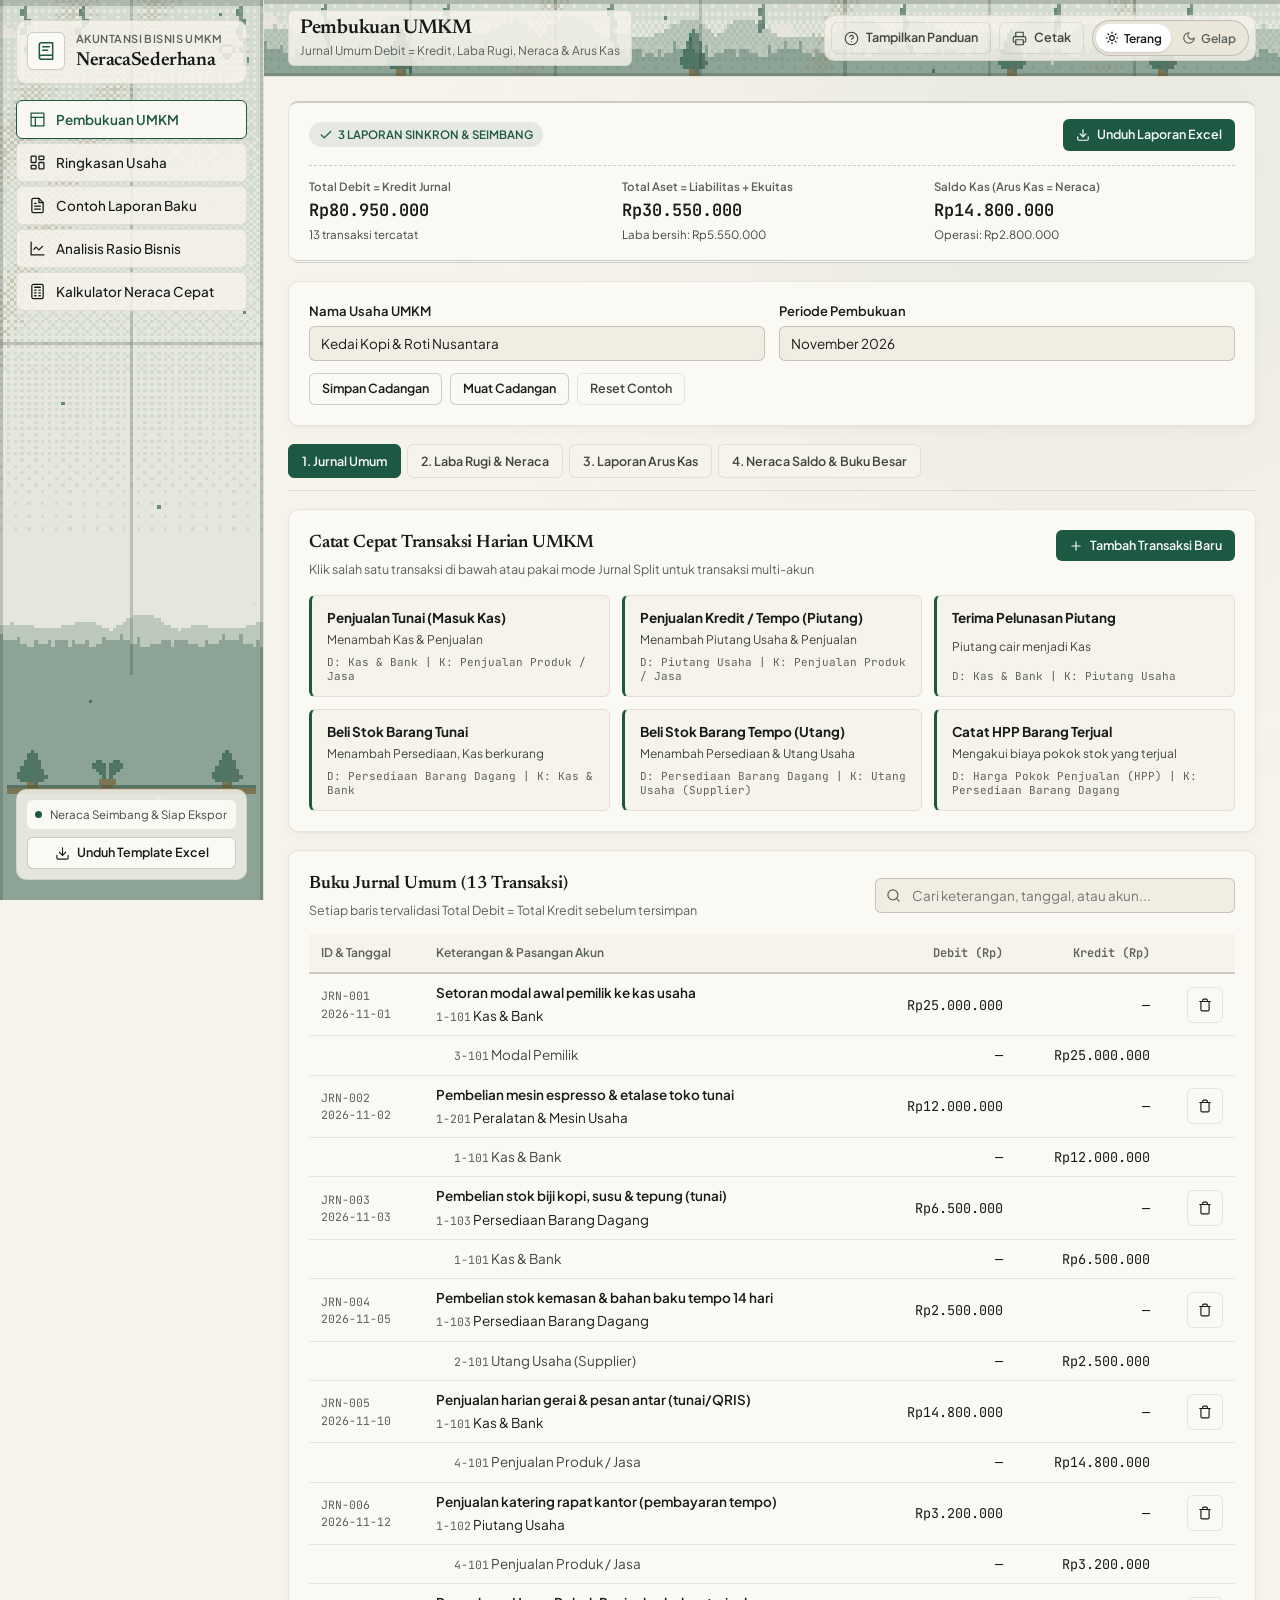
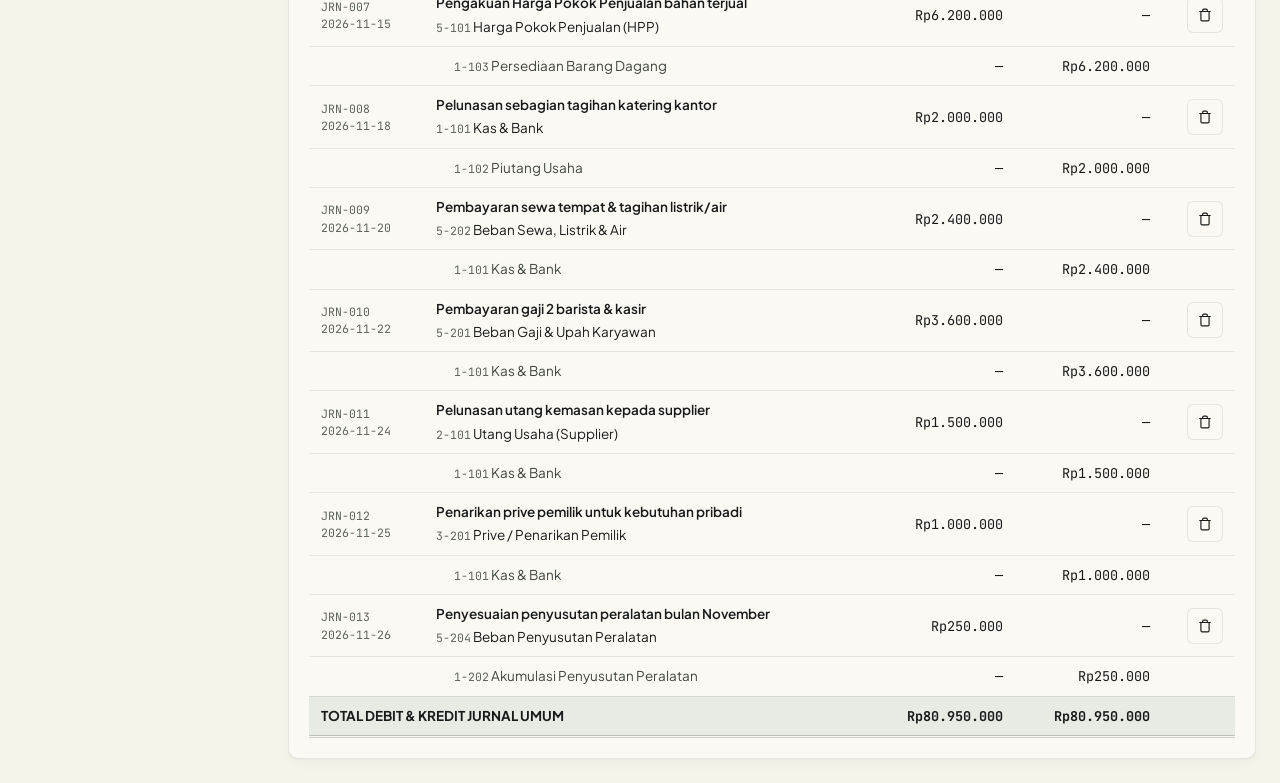
==== commit 996fd716: "feat: full Wallpaper-Engine-grade pixel botanical greenhouse navbar and panoramic header footage" ====
--- a/app/index.html
+++ b/app/index.html
@@ -14,9 +14,9 @@
     href="https://fonts.googleapis.com/css2?family=JetBrains+Mono:wght@400;500;600&family=Newsreader:opsz,wght@6..72,500;6..72,600&family=Plus+Jakarta+Sans:wght@400;500;600;700&display=swap"
     rel="stylesheet"
   />
-  <link rel="stylesheet" href="./styles/tokens.css?v=20261126-9" />
-  <link rel="stylesheet" href="./styles/layout.css?v=20261126-9" />
-  <link rel="stylesheet" href="./styles/components.css?v=20261126-9" />
+  <link rel="stylesheet" href="./styles/tokens.css?v=20261126-11" />
+  <link rel="stylesheet" href="./styles/layout.css?v=20261126-11" />
+  <link rel="stylesheet" href="./styles/components.css?v=20261126-11" />
   <style>:focus-visible { outline: 2px solid var(--accent-primary); outline-offset: 2px; }</style>
 </head>
 <body>
@@ -322,6 +322,6 @@
 
   <div id="toast-region" class="toast-region" aria-live="polite" aria-atomic="true"></div>
 
-  <script type="module" src="./src/main.js?v=20261126-9"></script>
+  <script type="module" src="./src/main.js?v=20261126-11"></script>
 </body>
 </html>
--- a/app/styles/tokens.css
+++ b/app/styles/tokens.css
@@ -11,6 +11,8 @@
   --bg-elevated: #ffffff;
   --bg-inset: #ebe6da;
   --bg-input: #f1ede3;
+  --nav-scrim: rgba(246, 243, 235, 0.84);
+  --nav-scrim-strong: rgba(251, 249, 244, 0.94);
 
   --text-primary: #181b19;
   --text-secondary: #3f4641;
@@ -54,6 +56,8 @@
   --bg-elevated: #222723;
   --bg-inset: #101311;
   --bg-input: #141815;
+  --nav-scrim: rgba(19, 22, 20, 0.84);
+  --nav-scrim-strong: rgba(26, 30, 27, 0.94);
 
   --text-primary: #eceae2;
   --text-secondary: #c4c8c0;
--- a/app/styles/layout.css
+++ b/app/styles/layout.css
@@ -62,8 +62,10 @@
   align-items: center;
   justify-content: space-between;
   gap: 10px;
-  padding: 4px 4px 16px;
-  border-bottom: 1px solid var(--border-subtle);
+  padding: 10px 10px 12px;
+  border-radius: var(--radius-md);
+  background-color: var(--nav-scrim);
+  border: 1px solid var(--border-subtle);
 }
 
 .brand-inner {
@@ -117,10 +119,10 @@
   gap: 10px;
   width: 100%;
   padding: 10px 12px;
-  border: 1px solid transparent;
+  border: 1px solid var(--border-subtle);
   border-radius: var(--radius-sm);
-  background: transparent;
-  color: var(--text-secondary);
+  background-color: var(--nav-scrim);
+  color: var(--text-primary);
   font-family: var(--font-sans);
   font-size: 13.5px;
   font-weight: 500;
@@ -130,14 +132,15 @@
 }
 
 .nav-item:hover {
-  background-color: var(--bg-inset);
+  background-color: var(--nav-scrim-strong);
+  border-color: var(--border-strong);
   color: var(--text-primary);
 }
 
 .nav-item.active {
-  background-color: var(--bg-surface);
+  background-color: var(--nav-scrim-strong);
   color: var(--accent-primary);
-  border-color: var(--border-strong);
+  border-color: var(--accent-primary);
   font-weight: 600;
   box-shadow: var(--shadow-card);
 }
@@ -145,18 +148,20 @@
 .sidebar-footer {
   display: flex;
   flex-direction: column;
-  gap: 10px;
-  padding-top: 14px;
-  border-top: 1px solid var(--border-subtle);
+  gap: 8px;
+  padding: 10px;
+  border-radius: var(--radius-md);
+  background-color: var(--nav-scrim);
+  border: 1px solid var(--border-subtle);
 }
 
 .source-pill {
   display: flex;
   align-items: center;
   gap: 8px;
-  padding: 8px 10px;
+  padding: 6px 8px;
   border-radius: var(--radius-sm);
-  background-color: var(--bg-inset);
+  background-color: var(--bg-surface);
   font-size: 11.5px;
   color: var(--text-secondary);
 }
@@ -206,6 +211,10 @@
 
 .topbar-left > div {
   min-width: 0;
+  padding: 5px 11px;
+  border-radius: var(--radius-sm);
+  background-color: var(--nav-scrim);
+  border: 1px solid var(--border-subtle);
 }
 
 .topbar-title {
@@ -234,6 +243,10 @@
   align-items: center;
   gap: 8px;
   flex-shrink: 0;
+  padding: 4px 6px;
+  border-radius: var(--radius-md);
+  background-color: var(--nav-scrim);
+  border: 1px solid var(--border-subtle);
 }
 
 .main-content {
@@ -321,12 +334,17 @@
     gap: 8px;
   }
 
+  .topbar-left > div {
+    padding: 3px 8px;
+  }
+
   .topbar-title {
-    font-size: 14.5px;
+    font-size: 14px;
   }
 
   .topbar-actions {
     gap: 4px;
+    padding: 2px 4px;
   }
 
   .topbar-actions .btn-sm {
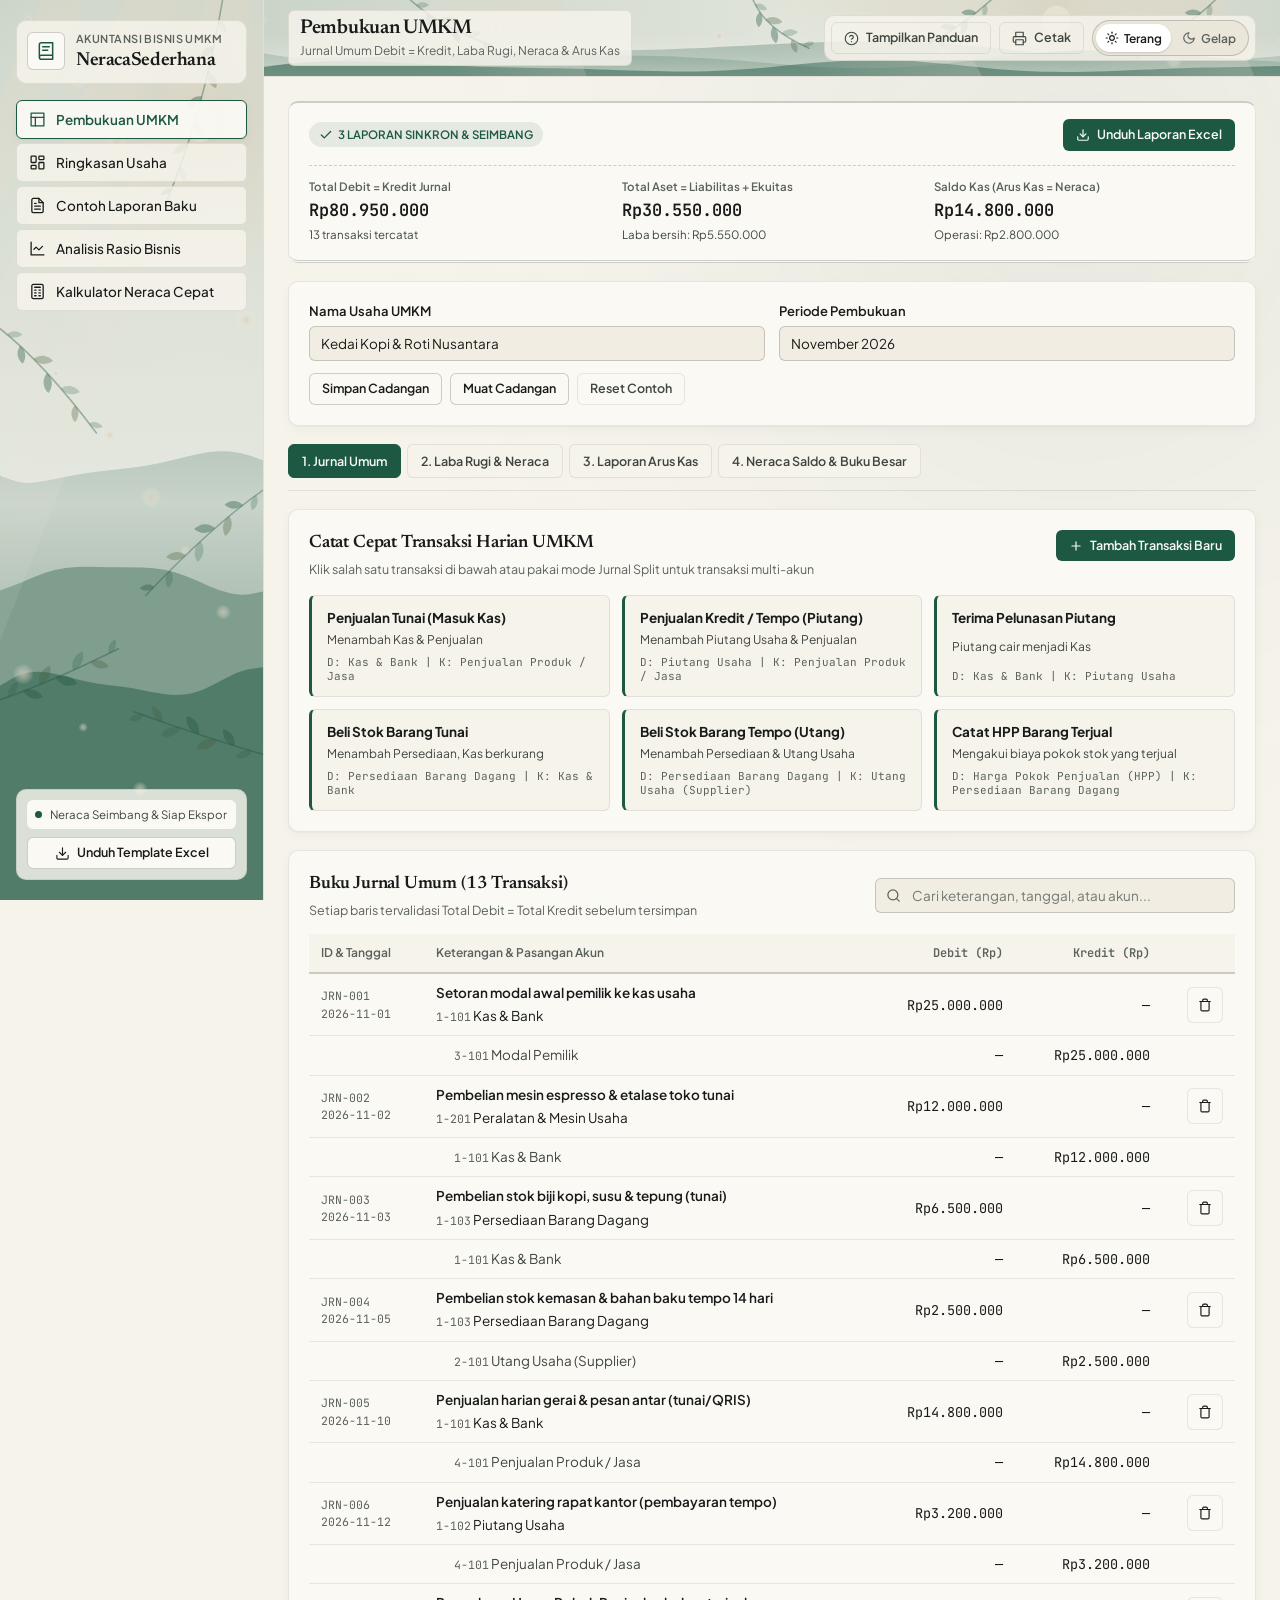
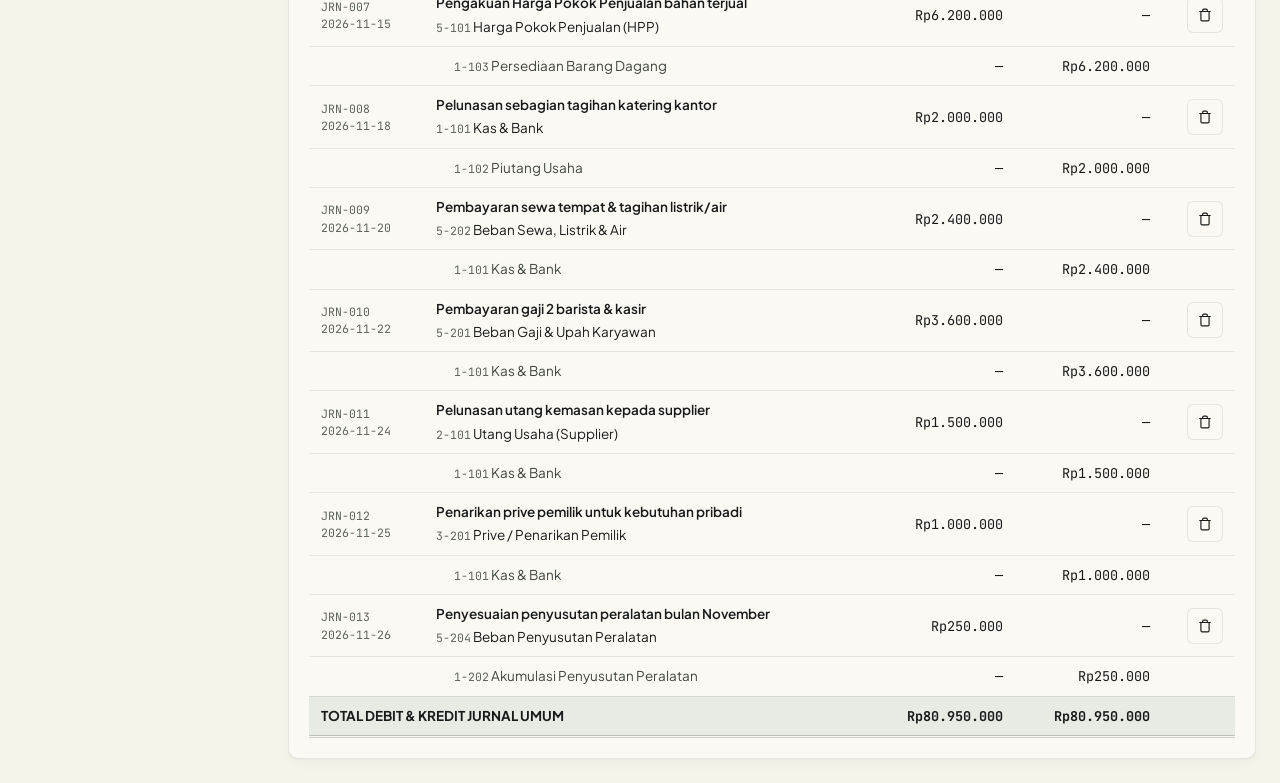
==== commit 5ca356fc: "feat: high-DPI smooth botanical landscape and komorebi atmosphere on navbar and header" ====
--- a/app/index.html
+++ b/app/index.html
@@ -14,9 +14,9 @@
     href="https://fonts.googleapis.com/css2?family=JetBrains+Mono:wght@400;500;600&family=Newsreader:opsz,wght@6..72,500;6..72,600&family=Plus+Jakarta+Sans:wght@400;500;600;700&display=swap"
     rel="stylesheet"
   />
-  <link rel="stylesheet" href="./styles/tokens.css?v=20261126-11" />
-  <link rel="stylesheet" href="./styles/layout.css?v=20261126-11" />
-  <link rel="stylesheet" href="./styles/components.css?v=20261126-11" />
+  <link rel="stylesheet" href="./styles/tokens.css?v=20261126-13" />
+  <link rel="stylesheet" href="./styles/layout.css?v=20261126-13" />
+  <link rel="stylesheet" href="./styles/components.css?v=20261126-13" />
   <style>:focus-visible { outline: 2px solid var(--accent-primary); outline-offset: 2px; }</style>
 </head>
 <body>
@@ -322,6 +322,6 @@
 
   <div id="toast-region" class="toast-region" aria-live="polite" aria-atomic="true"></div>
 
-  <script type="module" src="./src/main.js?v=20261126-11"></script>
+  <script type="module" src="./src/main.js?v=20261126-13"></script>
 </body>
 </html>
--- a/app/styles/layout.css
+++ b/app/styles/layout.css
@@ -33,9 +33,6 @@
   height: 100%;
   z-index: 0;
   pointer-events: none;
-  image-rendering: -moz-crisp-edges;
-  image-rendering: crisp-edges;
-  image-rendering: pixelated;
 }
 
 .sidebar {
@@ -339,7 +336,7 @@
   }
 
   .topbar-title {
-    font-size: 14px;
+    font-size: 13.5px;
   }
 
   .topbar-actions {
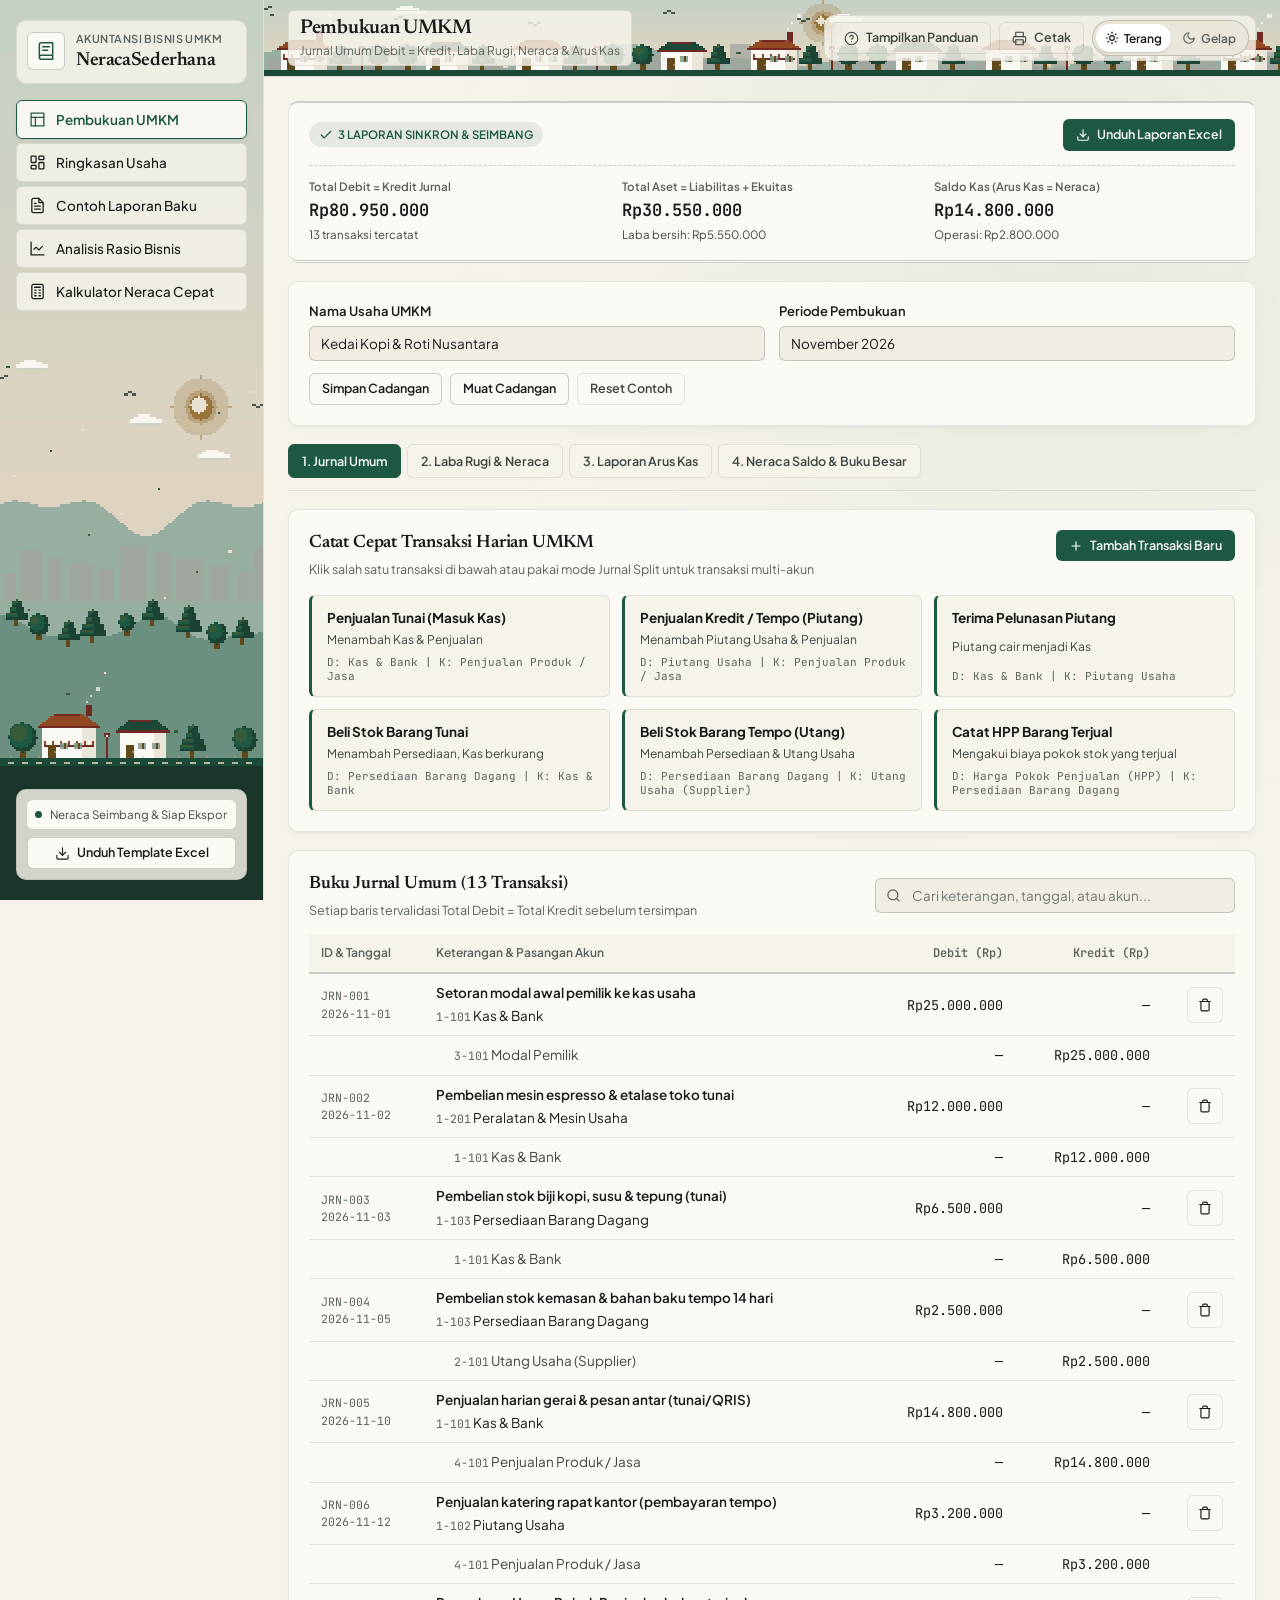
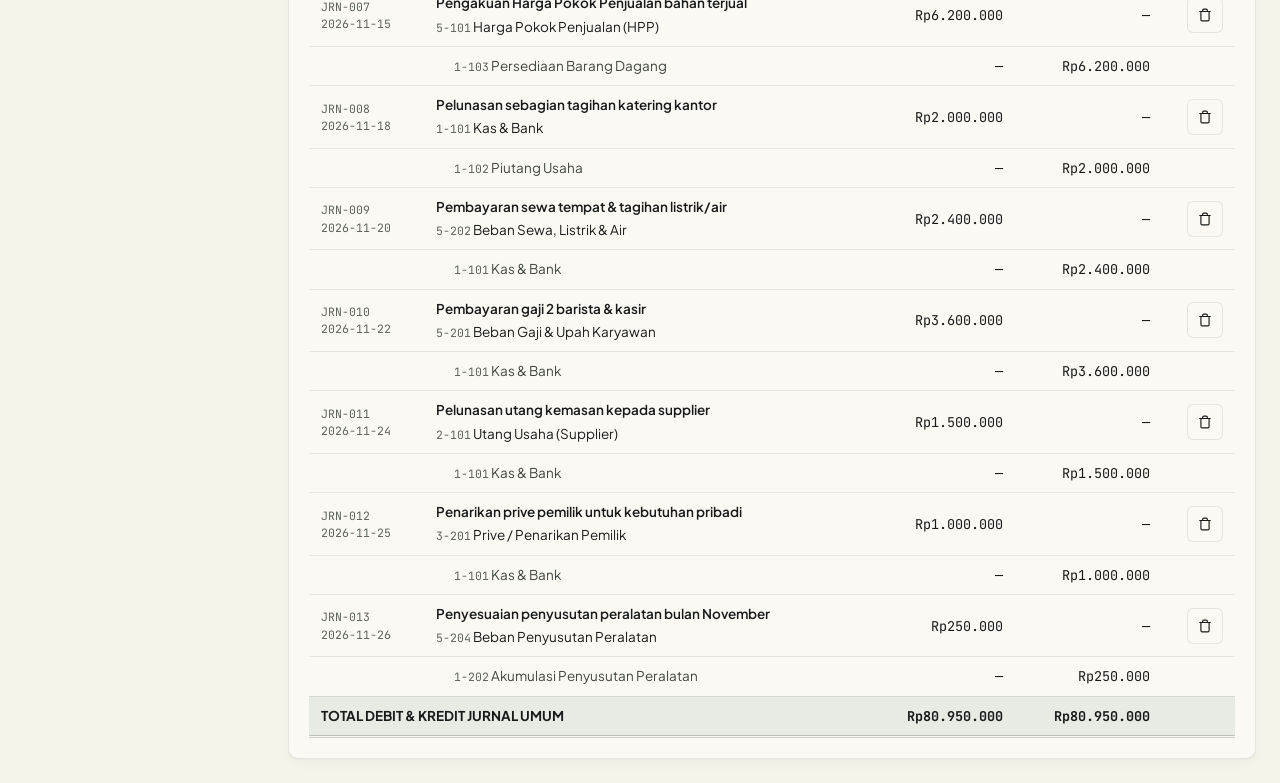
==== commit be4946aa: "feat: modern HD pixel-art day/night living town and botanical navbar footage" ====
--- a/app/index.html
+++ b/app/index.html
@@ -14,9 +14,9 @@
     href="https://fonts.googleapis.com/css2?family=JetBrains+Mono:wght@400;500;600&family=Newsreader:opsz,wght@6..72,500;6..72,600&family=Plus+Jakarta+Sans:wght@400;500;600;700&display=swap"
     rel="stylesheet"
   />
-  <link rel="stylesheet" href="./styles/tokens.css?v=20261126-13" />
-  <link rel="stylesheet" href="./styles/layout.css?v=20261126-13" />
-  <link rel="stylesheet" href="./styles/components.css?v=20261126-13" />
+  <link rel="stylesheet" href="./styles/tokens.css?v=20261126-15" />
+  <link rel="stylesheet" href="./styles/layout.css?v=20261126-15" />
+  <link rel="stylesheet" href="./styles/components.css?v=20261126-15" />
   <style>:focus-visible { outline: 2px solid var(--accent-primary); outline-offset: 2px; }</style>
 </head>
 <body>
@@ -322,6 +322,6 @@
 
   <div id="toast-region" class="toast-region" aria-live="polite" aria-atomic="true"></div>
 
-  <script type="module" src="./src/main.js?v=20261126-13"></script>
+  <script type="module" src="./src/main.js?v=20261126-15"></script>
 </body>
 </html>
--- a/app/styles/layout.css
+++ b/app/styles/layout.css
@@ -33,6 +33,9 @@
   height: 100%;
   z-index: 0;
   pointer-events: none;
+  image-rendering: -moz-crisp-edges;
+  image-rendering: crisp-edges;
+  image-rendering: pixelated;
 }
 
 .sidebar {
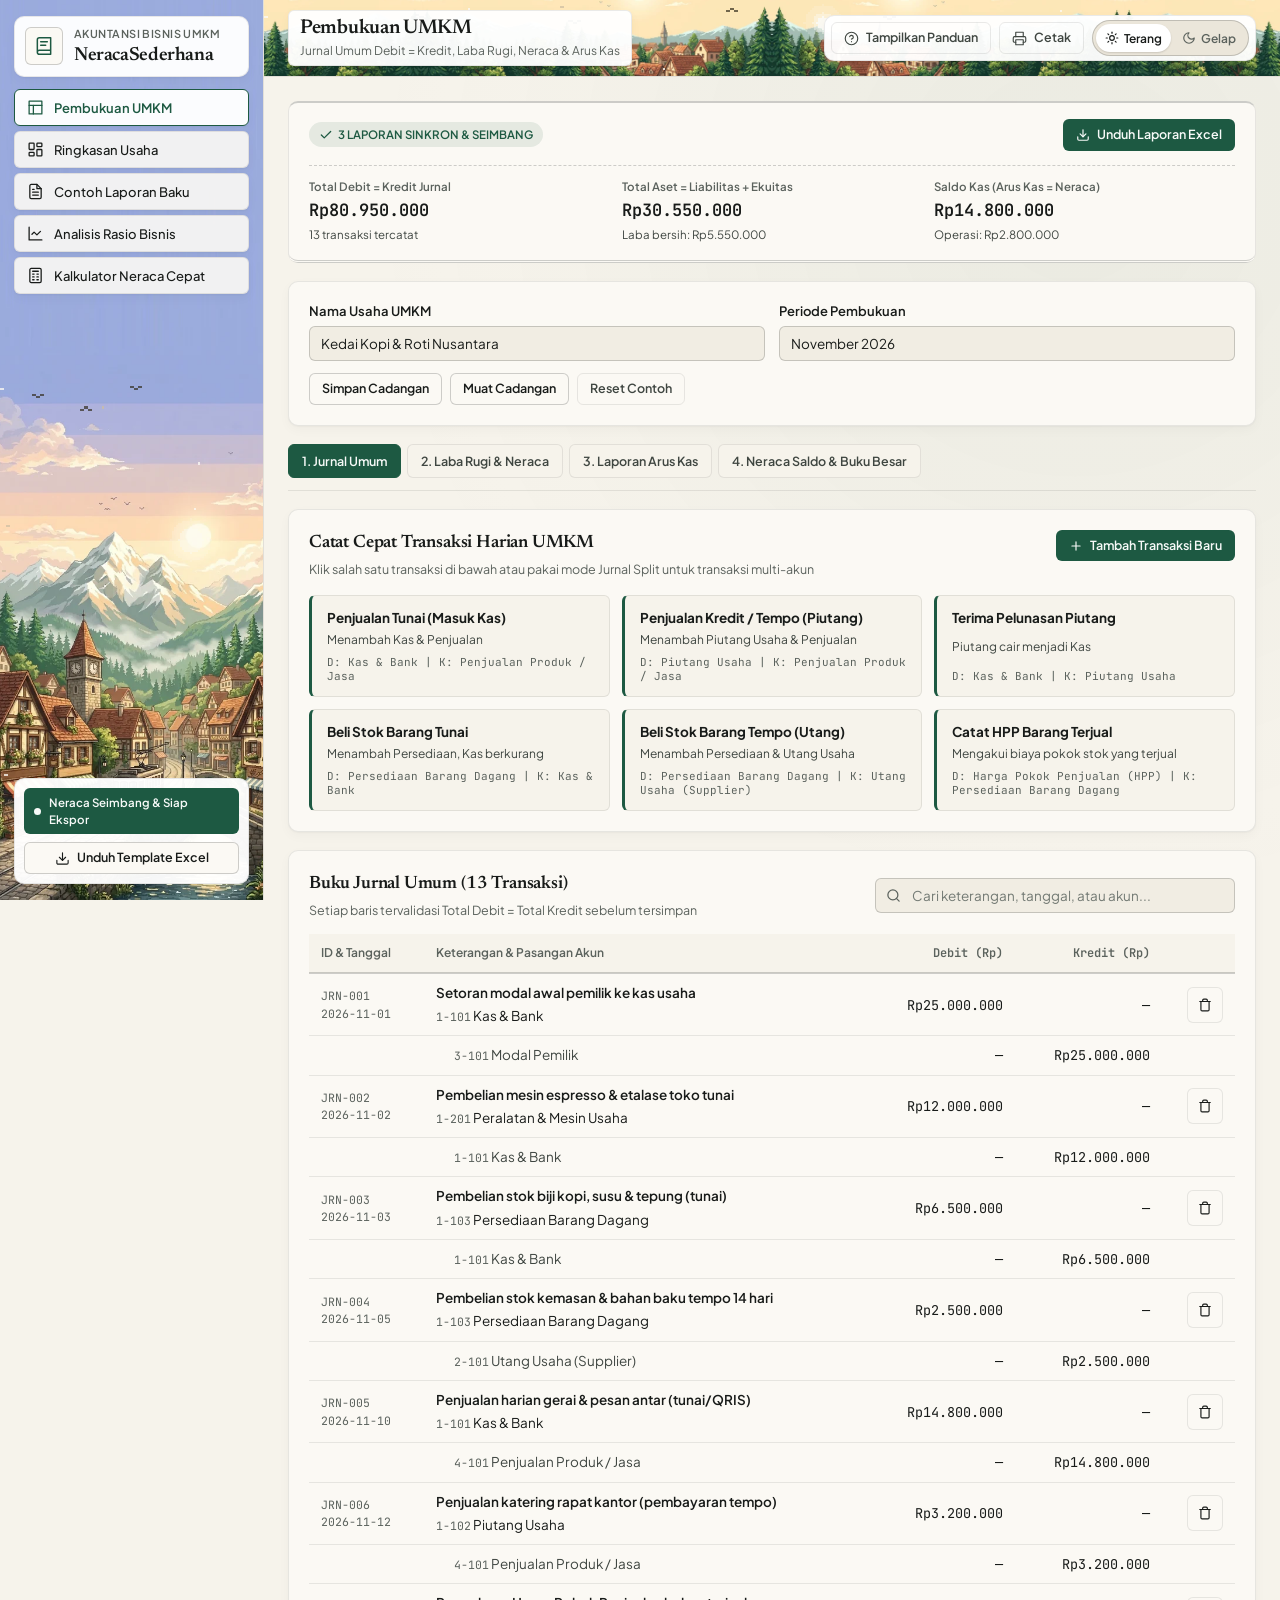
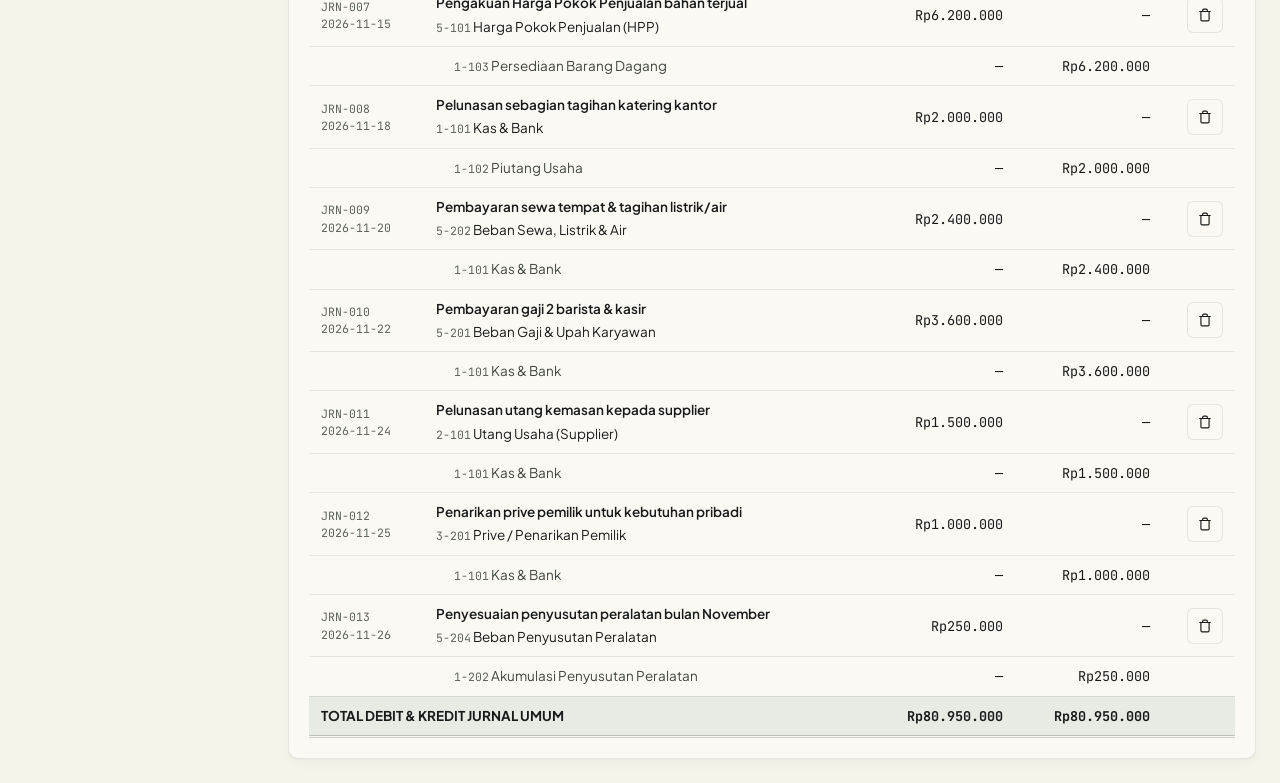
==== commit 1d74cd42: "feat: Wallpaper-Engine hi-bit pixel art day/night scenery matching visual reference" ====
--- a/app/index.html
+++ b/app/index.html
@@ -14,9 +14,9 @@
     href="https://fonts.googleapis.com/css2?family=JetBrains+Mono:wght@400;500;600&family=Newsreader:opsz,wght@6..72,500;6..72,600&family=Plus+Jakarta+Sans:wght@400;500;600;700&display=swap"
     rel="stylesheet"
   />
-  <link rel="stylesheet" href="./styles/tokens.css?v=20261126-15" />
-  <link rel="stylesheet" href="./styles/layout.css?v=20261126-15" />
-  <link rel="stylesheet" href="./styles/components.css?v=20261126-15" />
+  <link rel="stylesheet" href="./styles/tokens.css?v=20261126-17" />
+  <link rel="stylesheet" href="./styles/layout.css?v=20261126-17" />
+  <link rel="stylesheet" href="./styles/components.css?v=20261126-17" />
   <style>:focus-visible { outline: 2px solid var(--accent-primary); outline-offset: 2px; }</style>
 </head>
 <body>
@@ -322,6 +322,6 @@
 
   <div id="toast-region" class="toast-region" aria-live="polite" aria-atomic="true"></div>
 
-  <script type="module" src="./src/main.js?v=20261126-15"></script>
+  <script type="module" src="./src/main.js?v=20261126-17"></script>
 </body>
 </html>
--- a/app/styles/tokens.css
+++ b/app/styles/tokens.css
@@ -11,8 +11,8 @@
   --bg-elevated: #ffffff;
   --bg-inset: #ebe6da;
   --bg-input: #f1ede3;
-  --nav-scrim: rgba(246, 243, 235, 0.84);
-  --nav-scrim-strong: rgba(251, 249, 244, 0.94);
+  --nav-scrim: rgba(251, 249, 244, 0.90);
+  --nav-scrim-strong: rgba(255, 255, 255, 0.96);
 
   --text-primary: #181b19;
   --text-secondary: #3f4641;
@@ -56,8 +56,8 @@
   --bg-elevated: #222723;
   --bg-inset: #101311;
   --bg-input: #141815;
-  --nav-scrim: rgba(19, 22, 20, 0.84);
-  --nav-scrim-strong: rgba(26, 30, 27, 0.94);
+  --nav-scrim: rgba(17, 21, 19, 0.86);
+  --nav-scrim-strong: rgba(25, 30, 27, 0.95);
 
   --text-primary: #eceae2;
   --text-secondary: #c4c8c0;
--- a/app/styles/layout.css
+++ b/app/styles/layout.css
@@ -31,7 +31,7 @@
   inset: 0;
   width: 100%;
   height: 100%;
-  z-index: 0;
+  z-index: 1;
   pointer-events: none;
   image-rendering: -moz-crisp-edges;
   image-rendering: crisp-edges;
@@ -44,17 +44,49 @@
   height: 100dvh;
   display: flex;
   flex-direction: column;
-  padding: 20px 16px;
+  padding: 16px 14px;
   background-color: var(--bg-base);
   border-right: 1px solid var(--border-subtle);
   overflow-y: auto;
   overflow-x: hidden;
   min-width: 0;
+  isolation: isolate;
+}
+
+.sidebar::before,
+.sidebar::after {
+  content: '';
+  position: absolute;
+  inset: 0;
+  z-index: 0;
+  pointer-events: none;
+  background-size: cover;
+  background-position: center bottom;
+  background-repeat: no-repeat;
+  transition: opacity 380ms ease;
+}
+
+.sidebar::before {
+  background-image: url('../assets/sidebar-day.webp?v=20261126-16');
+  opacity: 1;
+}
+
+.sidebar::after {
+  background-image: url('../assets/sidebar-night.webp?v=20261126-16');
+  opacity: 0;
+}
+
+[data-theme="dark"] .sidebar::before {
+  opacity: 0;
+}
+
+[data-theme="dark"] .sidebar::after {
+  opacity: 1;
 }
 
 .sidebar > :not(.nav-pixel-canvas) {
   position: relative;
-  z-index: 1;
+  z-index: 2;
 }
 
 .brand-block {
@@ -62,10 +94,11 @@
   align-items: center;
   justify-content: space-between;
   gap: 10px;
-  padding: 10px 10px 12px;
+  padding: 9px 10px 10px;
   border-radius: var(--radius-md);
-  background-color: var(--nav-scrim);
+  background-color: var(--nav-scrim-strong);
   border: 1px solid var(--border-subtle);
+  box-shadow: var(--shadow-card);
 }
 
 .brand-inner {
@@ -108,8 +141,8 @@
 .nav-list {
   display: flex;
   flex-direction: column;
-  gap: 4px;
-  padding: 16px 0;
+  gap: 5px;
+  padding: 12px 0;
   flex: 1;
 }
 
@@ -118,16 +151,17 @@
   align-items: center;
   gap: 10px;
   width: 100%;
-  padding: 10px 12px;
+  padding: 9px 12px;
   border: 1px solid var(--border-subtle);
   border-radius: var(--radius-sm);
   background-color: var(--nav-scrim);
   color: var(--text-primary);
   font-family: var(--font-sans);
-  font-size: 13.5px;
+  font-size: 13px;
   font-weight: 500;
   text-align: left;
   cursor: pointer;
+  box-shadow: var(--shadow-card);
   transition: background-color 140ms ease, color 140ms ease, border-color 140ms ease;
 }
 
@@ -149,29 +183,41 @@
   display: flex;
   flex-direction: column;
   gap: 8px;
-  padding: 10px;
+  padding: 9px;
   border-radius: var(--radius-md);
-  background-color: var(--nav-scrim);
+  background-color: var(--nav-scrim-strong);
   border: 1px solid var(--border-subtle);
+  box-shadow: var(--shadow-card);
 }
 
 .source-pill {
   display: flex;
   align-items: center;
   gap: 8px;
-  padding: 6px 8px;
+  padding: 6px 10px;
   border-radius: var(--radius-sm);
-  background-color: var(--bg-surface);
+  background-color: var(--accent-primary);
   font-size: 11.5px;
-  color: var(--text-secondary);
+  font-weight: 600;
+  color: var(--accent-on-primary);
+}
+
+[data-theme="dark"] .source-pill {
+  background-color: var(--accent-primary-tint);
+  color: var(--accent-primary);
+  border: 1px solid var(--border-strong);
 }
 
 .dot-ok {
   width: 7px;
   height: 7px;
   border-radius: 50%;
+  background-color: var(--accent-on-primary);
+  flex-shrink: 0;
+}
+
+[data-theme="dark"] .dot-ok {
   background-color: var(--status-ok);
-  flex-shrink: 0;
 }
 
 .workspace {
@@ -194,11 +240,43 @@
   background-color: var(--bg-base);
   border-bottom: 1px solid var(--border-subtle);
   overflow: hidden;
+  isolation: isolate;
+}
+
+.topbar::before,
+.topbar::after {
+  content: '';
+  position: absolute;
+  inset: 0;
+  z-index: 0;
+  pointer-events: none;
+  background-size: auto 112%;
+  background-position: center bottom;
+  background-repeat: repeat-x;
+  transition: opacity 380ms ease;
+}
+
+.topbar::before {
+  background-image: url('../assets/topbar-day.webp?v=20261126-16');
+  opacity: 1;
+}
+
+.topbar::after {
+  background-image: url('../assets/topbar-night.webp?v=20261126-16');
+  opacity: 0;
+}
+
+[data-theme="dark"] .topbar::before {
+  opacity: 0;
+}
+
+[data-theme="dark"] .topbar::after {
+  opacity: 1;
 }
 
 .topbar > :not(.nav-pixel-canvas) {
   position: relative;
-  z-index: 1;
+  z-index: 2;
 }
 
 .topbar-left {
@@ -213,8 +291,9 @@
   min-width: 0;
   padding: 5px 11px;
   border-radius: var(--radius-sm);
-  background-color: var(--nav-scrim);
+  background-color: var(--nav-scrim-strong);
   border: 1px solid var(--border-subtle);
+  box-shadow: var(--shadow-card);
 }
 
 .topbar-title {
@@ -245,8 +324,9 @@
   flex-shrink: 0;
   padding: 4px 6px;
   border-radius: var(--radius-md);
-  background-color: var(--nav-scrim);
+  background-color: var(--nav-scrim-strong);
   border: 1px solid var(--border-subtle);
+  box-shadow: var(--shadow-card);
 }
 
 .main-content {
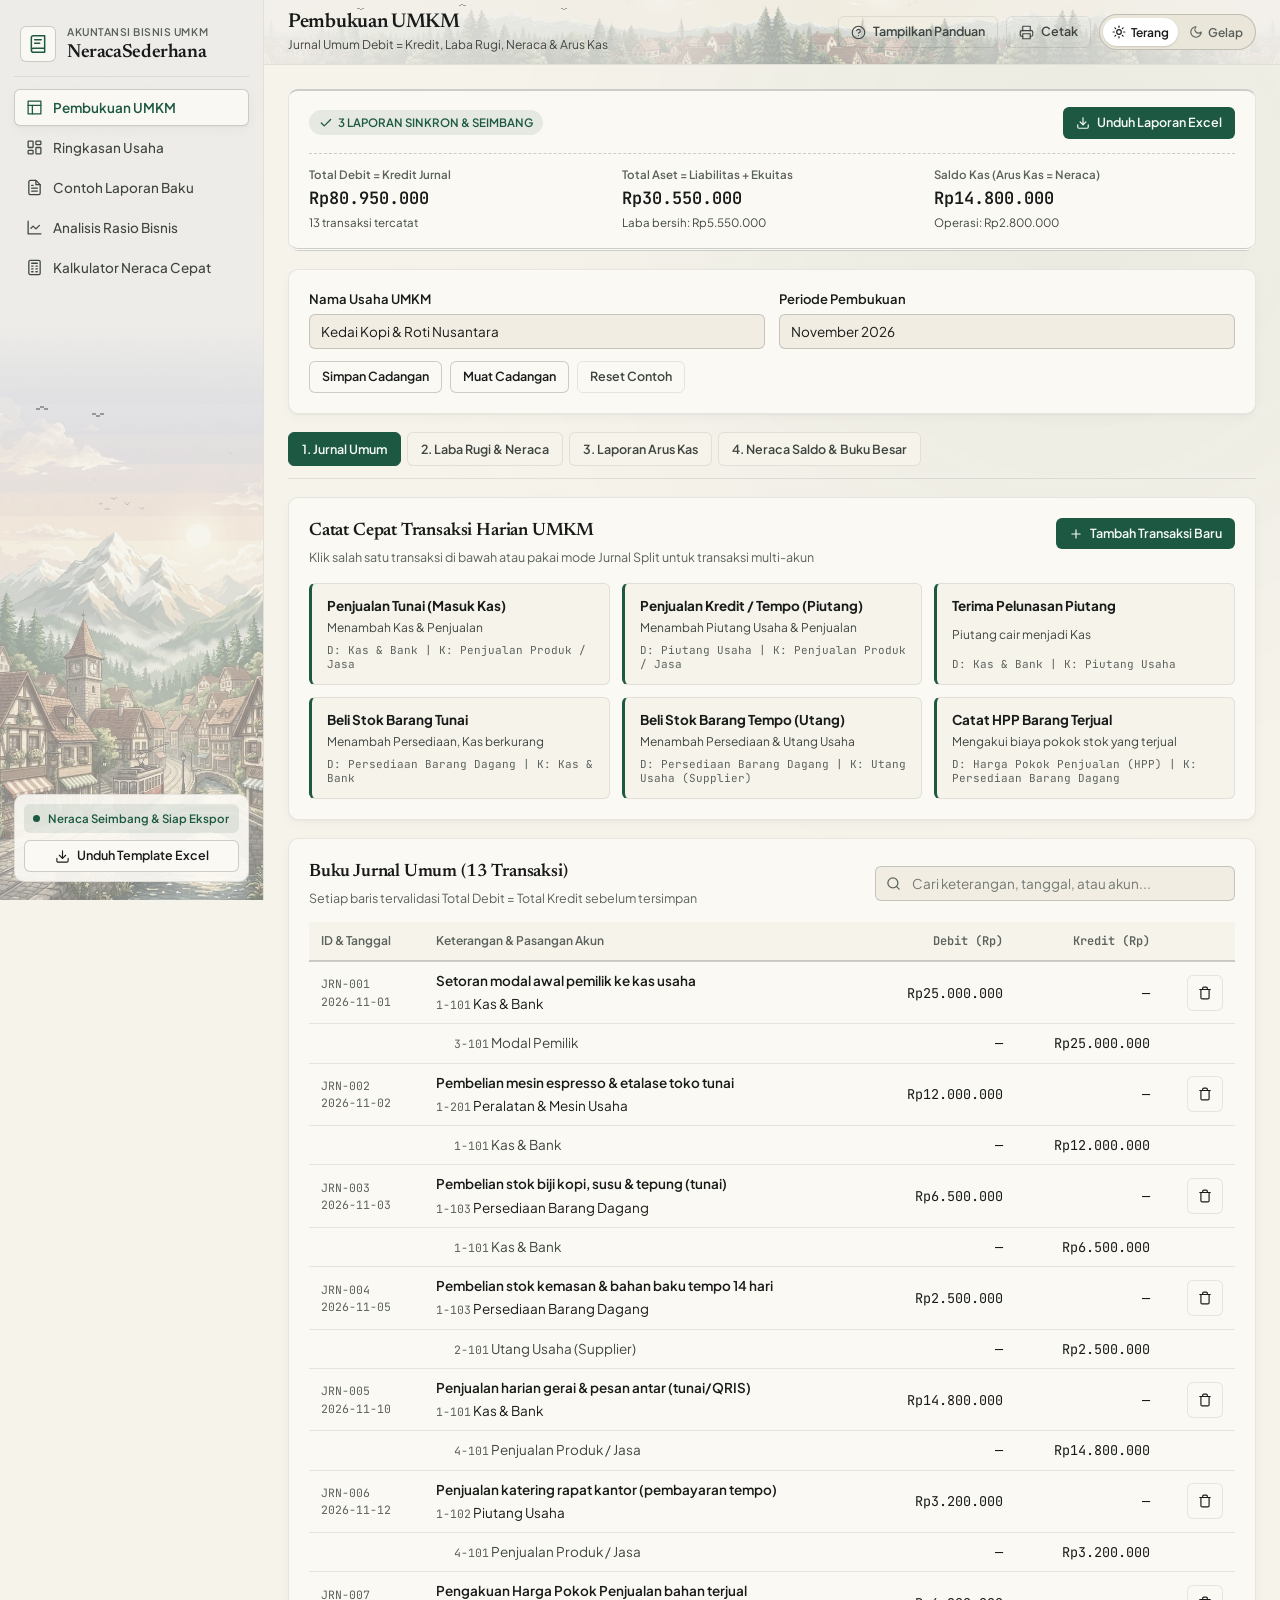
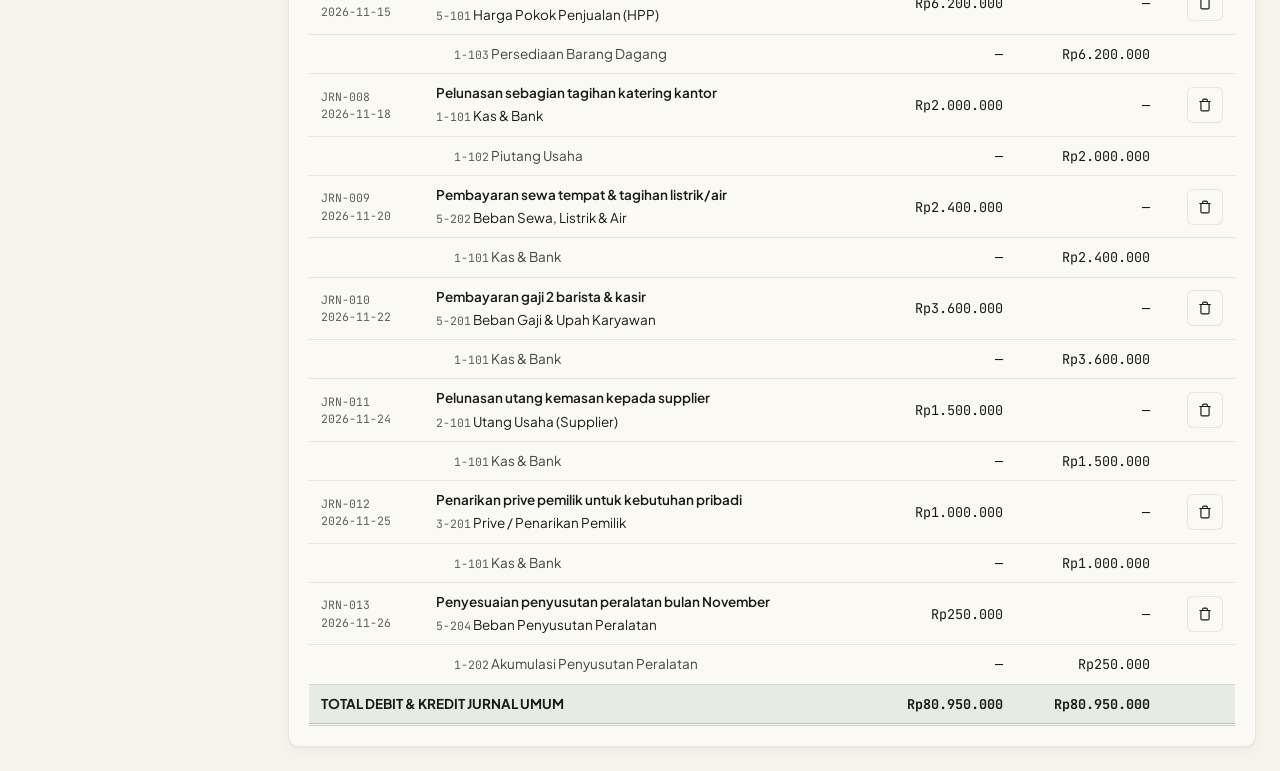
==== commit 256dc611: "style: restrain hi-bit pixel backdrop into quiet editorial atmospheric layer" ====
--- a/app/index.html
+++ b/app/index.html
@@ -14,9 +14,9 @@
     href="https://fonts.googleapis.com/css2?family=JetBrains+Mono:wght@400;500;600&family=Newsreader:opsz,wght@6..72,500;6..72,600&family=Plus+Jakarta+Sans:wght@400;500;600;700&display=swap"
     rel="stylesheet"
   />
-  <link rel="stylesheet" href="./styles/tokens.css?v=20261126-17" />
-  <link rel="stylesheet" href="./styles/layout.css?v=20261126-17" />
-  <link rel="stylesheet" href="./styles/components.css?v=20261126-17" />
+  <link rel="stylesheet" href="./styles/tokens.css?v=20261126-18" />
+  <link rel="stylesheet" href="./styles/layout.css?v=20261126-18" />
+  <link rel="stylesheet" href="./styles/components.css?v=20261126-18" />
   <style>:focus-visible { outline: 2px solid var(--accent-primary); outline-offset: 2px; }</style>
 </head>
 <body>
@@ -322,6 +322,6 @@
 
   <div id="toast-region" class="toast-region" aria-live="polite" aria-atomic="true"></div>
 
-  <script type="module" src="./src/main.js?v=20261126-17"></script>
+  <script type="module" src="./src/main.js?v=20261126-18"></script>
 </body>
 </html>
--- a/app/styles/tokens.css
+++ b/app/styles/tokens.css
@@ -11,8 +11,12 @@
   --bg-elevated: #ffffff;
   --bg-inset: #ebe6da;
   --bg-input: #f1ede3;
-  --nav-scrim: rgba(251, 249, 244, 0.90);
-  --nav-scrim-strong: rgba(255, 255, 255, 0.96);
+  --nav-scrim: rgba(246, 243, 235, 0.72);
+  --nav-scrim-strong: rgba(251, 249, 244, 0.92);
+  --atmo-veil-top: rgba(246, 243, 235, 0.90);
+  --atmo-veil-mid: rgba(246, 243, 235, 0.34);
+  --atmo-veil-low: rgba(246, 243, 235, 0.24);
+  --atmo-veil-bar: rgba(246, 243, 235, 0.62);
 
   --text-primary: #181b19;
   --text-secondary: #3f4641;
@@ -56,8 +60,12 @@
   --bg-elevated: #222723;
   --bg-inset: #101311;
   --bg-input: #141815;
-  --nav-scrim: rgba(17, 21, 19, 0.86);
-  --nav-scrim-strong: rgba(25, 30, 27, 0.95);
+  --nav-scrim: rgba(19, 22, 20, 0.70);
+  --nav-scrim-strong: rgba(26, 30, 27, 0.90);
+  --atmo-veil-top: rgba(19, 22, 20, 0.88);
+  --atmo-veil-mid: rgba(19, 22, 20, 0.38);
+  --atmo-veil-low: rgba(19, 22, 20, 0.28);
+  --atmo-veil-bar: rgba(19, 22, 20, 0.58);
 
   --text-primary: #eceae2;
   --text-secondary: #c4c8c0;
--- a/app/styles/layout.css
+++ b/app/styles/layout.css
@@ -44,7 +44,7 @@
   height: 100dvh;
   display: flex;
   flex-direction: column;
-  padding: 16px 14px;
+  padding: 18px 14px;
   background-color: var(--bg-base);
   border-right: 1px solid var(--border-subtle);
   overflow-y: auto;
@@ -63,16 +63,22 @@
   background-size: cover;
   background-position: center bottom;
   background-repeat: no-repeat;
-  transition: opacity 380ms ease;
+  transition: opacity 420ms ease;
 }
 
 .sidebar::before {
-  background-image: url('../assets/sidebar-day.webp?v=20261126-16');
-  opacity: 1;
+  background-image:
+    linear-gradient(180deg, var(--atmo-veil-top) 0%, var(--atmo-veil-top) 36%, var(--atmo-veil-mid) 56%, var(--atmo-veil-low) 100%),
+    url('../assets/sidebar-day.webp?v=20261126-18');
+  filter: saturate(0.56) contrast(0.90) brightness(1.04);
+  opacity: 0.72;
 }
 
 .sidebar::after {
-  background-image: url('../assets/sidebar-night.webp?v=20261126-16');
+  background-image:
+    linear-gradient(180deg, var(--atmo-veil-top) 0%, var(--atmo-veil-top) 36%, var(--atmo-veil-mid) 56%, var(--atmo-veil-low) 100%),
+    url('../assets/sidebar-night.webp?v=20261126-18');
+  filter: saturate(0.62) contrast(0.94) brightness(0.88);
   opacity: 0;
 }
 
@@ -81,7 +87,7 @@
 }
 
 [data-theme="dark"] .sidebar::after {
-  opacity: 1;
+  opacity: 0.76;
 }
 
 .sidebar > :not(.nav-pixel-canvas) {
@@ -94,11 +100,8 @@
   align-items: center;
   justify-content: space-between;
   gap: 10px;
-  padding: 9px 10px 10px;
-  border-radius: var(--radius-md);
-  background-color: var(--nav-scrim-strong);
-  border: 1px solid var(--border-subtle);
-  box-shadow: var(--shadow-card);
+  padding: 6px 6px 12px;
+  border-bottom: 1px solid var(--border-subtle);
 }
 
 .brand-inner {
@@ -111,20 +114,20 @@
 .brand-mark {
   display: grid;
   place-items: center;
-  width: 38px;
-  height: 38px;
+  width: 36px;
+  height: 36px;
   border-radius: var(--radius-sm);
   border: 1px solid var(--border-strong);
-  background-color: var(--bg-surface);
+  background-color: var(--nav-scrim-strong);
   color: var(--accent-primary);
   flex-shrink: 0;
 }
 
 .brand-kicker {
   margin: 0;
-  font-size: 11px;
+  font-size: 10.5px;
   font-weight: 600;
-  letter-spacing: 0.04em;
+  letter-spacing: 0.05em;
   text-transform: uppercase;
   color: var(--text-muted);
 }
@@ -141,7 +144,7 @@
 .nav-list {
   display: flex;
   flex-direction: column;
-  gap: 5px;
+  gap: 3px;
   padding: 12px 0;
   flex: 1;
 }
@@ -151,30 +154,28 @@
   align-items: center;
   gap: 10px;
   width: 100%;
-  padding: 9px 12px;
-  border: 1px solid var(--border-subtle);
+  padding: 9px 11px;
+  border: 1px solid transparent;
   border-radius: var(--radius-sm);
-  background-color: var(--nav-scrim);
-  color: var(--text-primary);
+  background-color: transparent;
+  color: var(--text-secondary);
   font-family: var(--font-sans);
-  font-size: 13px;
+  font-size: 13.5px;
   font-weight: 500;
   text-align: left;
   cursor: pointer;
-  box-shadow: var(--shadow-card);
   transition: background-color 140ms ease, color 140ms ease, border-color 140ms ease;
 }
 
 .nav-item:hover {
-  background-color: var(--nav-scrim-strong);
-  border-color: var(--border-strong);
+  background-color: var(--nav-scrim);
   color: var(--text-primary);
 }
 
 .nav-item.active {
   background-color: var(--nav-scrim-strong);
   color: var(--accent-primary);
-  border-color: var(--accent-primary);
+  border-color: var(--border-strong);
   font-weight: 600;
   box-shadow: var(--shadow-card);
 }
@@ -182,42 +183,31 @@
 .sidebar-footer {
   display: flex;
   flex-direction: column;
-  gap: 8px;
+  gap: 7px;
   padding: 9px;
   border-radius: var(--radius-md);
   background-color: var(--nav-scrim-strong);
   border: 1px solid var(--border-subtle);
-  box-shadow: var(--shadow-card);
 }
 
 .source-pill {
   display: flex;
   align-items: center;
   gap: 8px;
-  padding: 6px 10px;
+  padding: 6px 9px;
   border-radius: var(--radius-sm);
-  background-color: var(--accent-primary);
+  background-color: var(--status-ok-bg);
   font-size: 11.5px;
   font-weight: 600;
-  color: var(--accent-on-primary);
-}
-
-[data-theme="dark"] .source-pill {
-  background-color: var(--accent-primary-tint);
   color: var(--accent-primary);
-  border: 1px solid var(--border-strong);
 }
 
 .dot-ok {
   width: 7px;
   height: 7px;
   border-radius: 50%;
-  background-color: var(--accent-on-primary);
+  background-color: var(--status-ok);
   flex-shrink: 0;
-}
-
-[data-theme="dark"] .dot-ok {
-  background-color: var(--status-ok);
 }
 
 .workspace {
@@ -250,19 +240,25 @@
   inset: 0;
   z-index: 0;
   pointer-events: none;
-  background-size: auto 112%;
-  background-position: center bottom;
-  background-repeat: repeat-x;
-  transition: opacity 380ms ease;
+  background-size: auto 100%, auto 112%;
+  background-position: center center, center bottom;
+  background-repeat: no-repeat, repeat-x;
+  transition: opacity 420ms ease;
 }
 
 .topbar::before {
-  background-image: url('../assets/topbar-day.webp?v=20261126-16');
-  opacity: 1;
+  background-image:
+    linear-gradient(90deg, var(--atmo-veil-top) 0%, var(--atmo-veil-bar) 42%, var(--atmo-veil-mid) 56%, var(--atmo-veil-bar) 72%, var(--atmo-veil-top) 100%),
+    url('../assets/topbar-day.webp?v=20261126-18');
+  filter: saturate(0.46) contrast(0.86) brightness(1.06);
+  opacity: 0.68;
 }
 
 .topbar::after {
-  background-image: url('../assets/topbar-night.webp?v=20261126-16');
+  background-image:
+    linear-gradient(90deg, var(--atmo-veil-top) 0%, var(--atmo-veil-bar) 42%, var(--atmo-veil-mid) 56%, var(--atmo-veil-bar) 72%, var(--atmo-veil-top) 100%),
+    url('../assets/topbar-night.webp?v=20261126-18');
+  filter: saturate(0.54) contrast(0.90) brightness(0.84);
   opacity: 0;
 }
 
@@ -271,7 +267,7 @@
 }
 
 [data-theme="dark"] .topbar::after {
-  opacity: 1;
+  opacity: 0.72;
 }
 
 .topbar > :not(.nav-pixel-canvas) {
@@ -289,11 +285,6 @@
 
 .topbar-left > div {
   min-width: 0;
-  padding: 5px 11px;
-  border-radius: var(--radius-sm);
-  background-color: var(--nav-scrim-strong);
-  border: 1px solid var(--border-subtle);
-  box-shadow: var(--shadow-card);
 }
 
 .topbar-title {
@@ -311,7 +302,7 @@
 .topbar-subtitle {
   margin: 2px 0 0;
   font-size: 12px;
-  color: var(--text-muted);
+  color: var(--text-secondary);
   white-space: nowrap;
   overflow: hidden;
   text-overflow: ellipsis;
@@ -322,11 +313,6 @@
   align-items: center;
   gap: 8px;
   flex-shrink: 0;
-  padding: 4px 6px;
-  border-radius: var(--radius-md);
-  background-color: var(--nav-scrim-strong);
-  border: 1px solid var(--border-subtle);
-  box-shadow: var(--shadow-card);
 }
 
 .main-content {
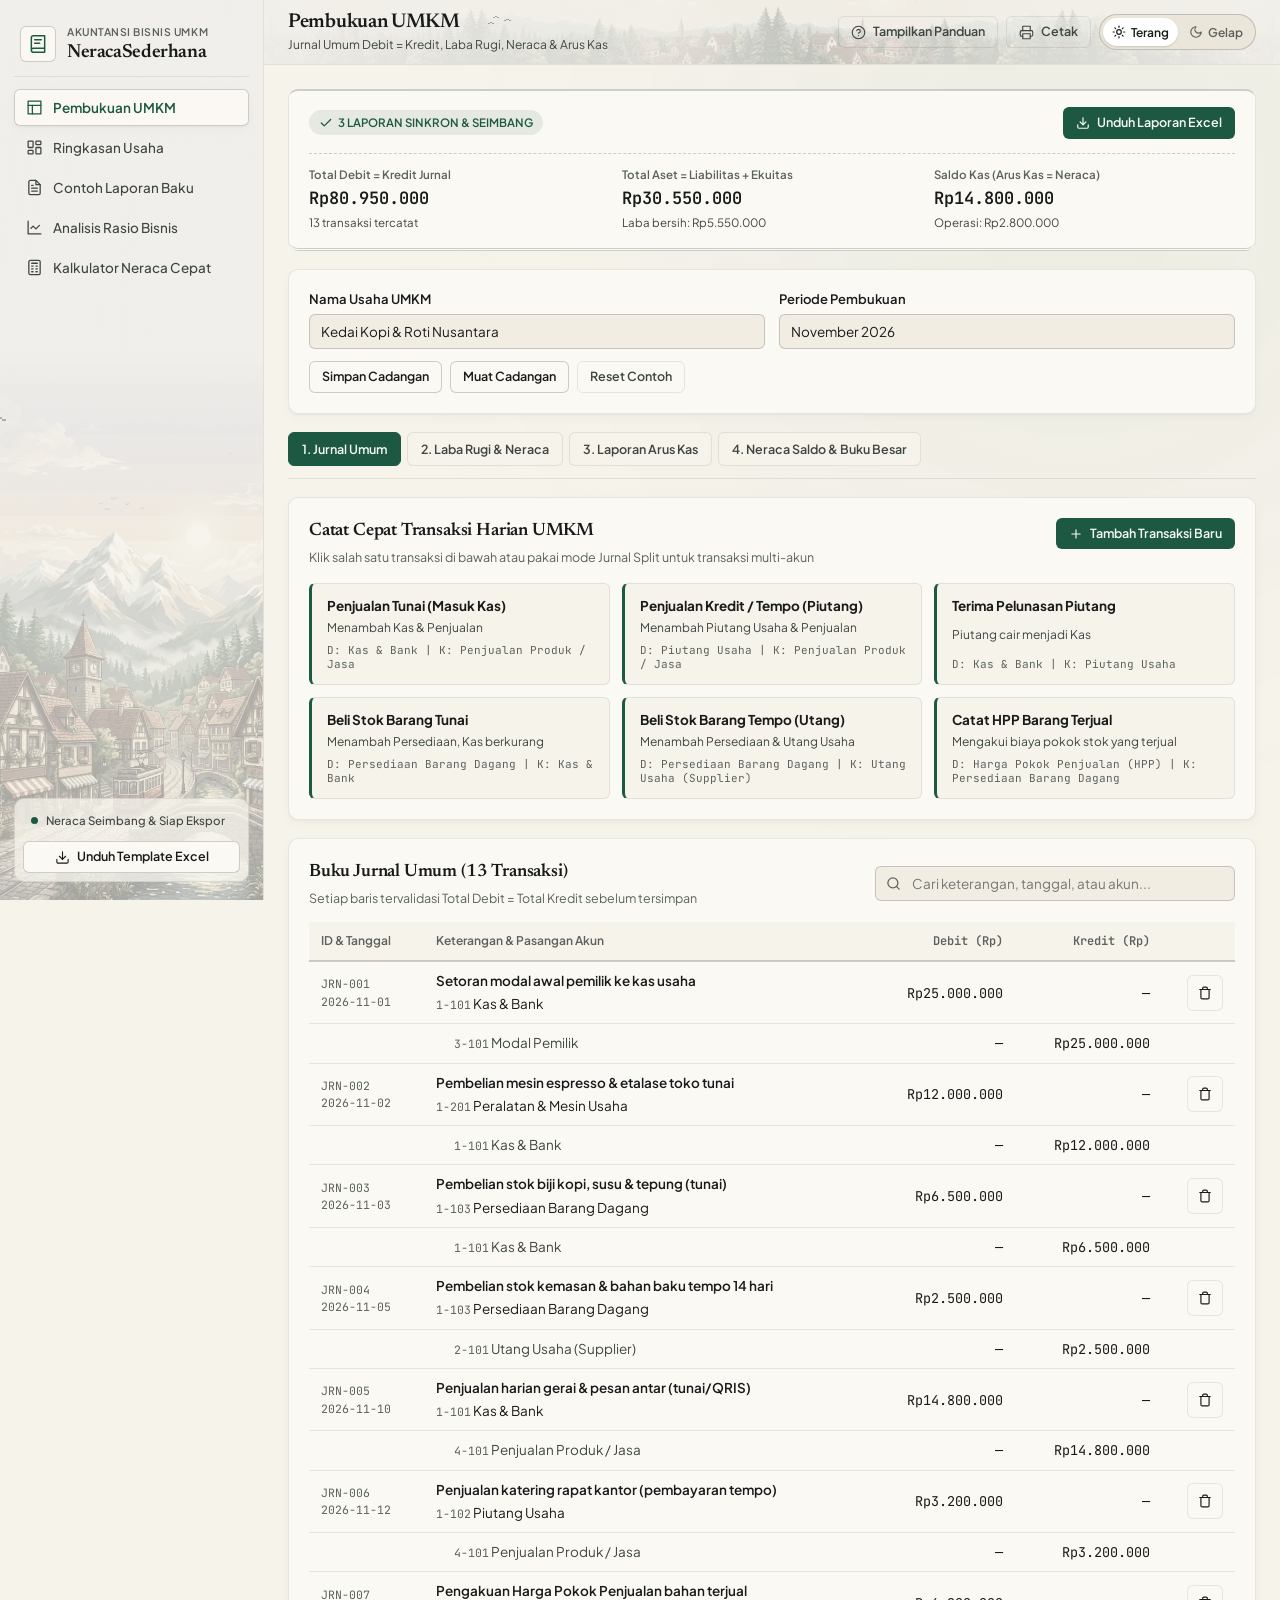
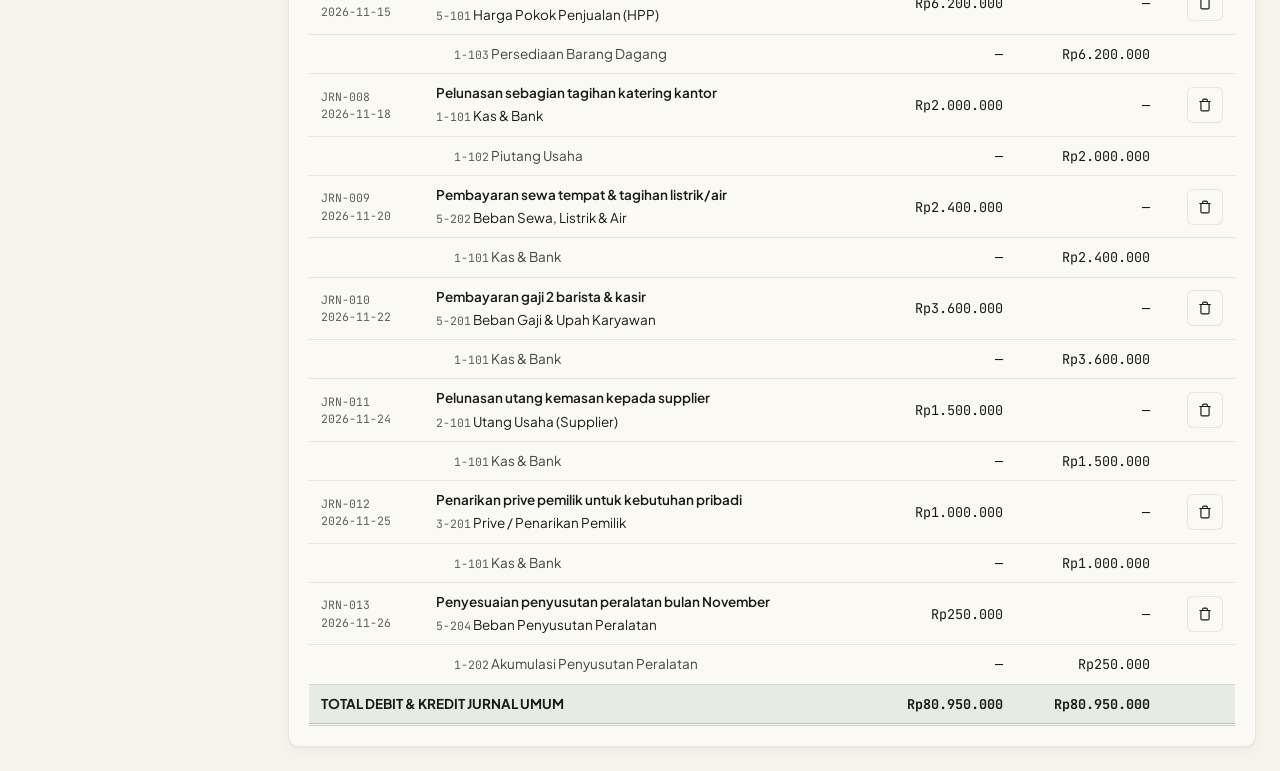
==== commit 67506507: "style: ultra-minimalist editorial backdrop and complete-arc shooting star physics" ====
--- a/app/index.html
+++ b/app/index.html
@@ -14,9 +14,9 @@
     href="https://fonts.googleapis.com/css2?family=JetBrains+Mono:wght@400;500;600&family=Newsreader:opsz,wght@6..72,500;6..72,600&family=Plus+Jakarta+Sans:wght@400;500;600;700&display=swap"
     rel="stylesheet"
   />
-  <link rel="stylesheet" href="./styles/tokens.css?v=20261126-18" />
-  <link rel="stylesheet" href="./styles/layout.css?v=20261126-18" />
-  <link rel="stylesheet" href="./styles/components.css?v=20261126-18" />
+  <link rel="stylesheet" href="./styles/tokens.css?v=20261126-19" />
+  <link rel="stylesheet" href="./styles/layout.css?v=20261126-19" />
+  <link rel="stylesheet" href="./styles/components.css?v=20261126-19" />
   <style>:focus-visible { outline: 2px solid var(--accent-primary); outline-offset: 2px; }</style>
 </head>
 <body>
@@ -322,6 +322,6 @@
 
   <div id="toast-region" class="toast-region" aria-live="polite" aria-atomic="true"></div>
 
-  <script type="module" src="./src/main.js?v=20261126-18"></script>
+  <script type="module" src="./src/main.js?v=20261126-19"></script>
 </body>
 </html>
--- a/app/styles/tokens.css
+++ b/app/styles/tokens.css
@@ -11,12 +11,12 @@
   --bg-elevated: #ffffff;
   --bg-inset: #ebe6da;
   --bg-input: #f1ede3;
-  --nav-scrim: rgba(246, 243, 235, 0.72);
-  --nav-scrim-strong: rgba(251, 249, 244, 0.92);
-  --atmo-veil-top: rgba(246, 243, 235, 0.90);
-  --atmo-veil-mid: rgba(246, 243, 235, 0.34);
-  --atmo-veil-low: rgba(246, 243, 235, 0.24);
-  --atmo-veil-bar: rgba(246, 243, 235, 0.62);
+  --nav-scrim: rgba(246, 243, 235, 0.76);
+  --nav-scrim-strong: rgba(251, 249, 244, 0.94);
+  --atmo-veil-top: rgba(246, 243, 235, 0.94);
+  --atmo-veil-mid: rgba(246, 243, 235, 0.48);
+  --atmo-veil-low: rgba(246, 243, 235, 0.36);
+  --atmo-veil-bar: rgba(246, 243, 235, 0.72);
 
   --text-primary: #181b19;
   --text-secondary: #3f4641;
@@ -60,12 +60,12 @@
   --bg-elevated: #222723;
   --bg-inset: #101311;
   --bg-input: #141815;
-  --nav-scrim: rgba(19, 22, 20, 0.70);
-  --nav-scrim-strong: rgba(26, 30, 27, 0.90);
-  --atmo-veil-top: rgba(19, 22, 20, 0.88);
-  --atmo-veil-mid: rgba(19, 22, 20, 0.38);
-  --atmo-veil-low: rgba(19, 22, 20, 0.28);
-  --atmo-veil-bar: rgba(19, 22, 20, 0.58);
+  --nav-scrim: rgba(19, 22, 20, 0.74);
+  --nav-scrim-strong: rgba(26, 30, 27, 0.92);
+  --atmo-veil-top: rgba(19, 22, 20, 0.92);
+  --atmo-veil-mid: rgba(19, 22, 20, 0.46);
+  --atmo-veil-low: rgba(19, 22, 20, 0.36);
+  --atmo-veil-bar: rgba(19, 22, 20, 0.66);
 
   --text-primary: #eceae2;
   --text-secondary: #c4c8c0;
--- a/app/styles/layout.css
+++ b/app/styles/layout.css
@@ -68,17 +68,17 @@
 
 .sidebar::before {
   background-image:
-    linear-gradient(180deg, var(--atmo-veil-top) 0%, var(--atmo-veil-top) 36%, var(--atmo-veil-mid) 56%, var(--atmo-veil-low) 100%),
-    url('../assets/sidebar-day.webp?v=20261126-18');
-  filter: saturate(0.56) contrast(0.90) brightness(1.04);
-  opacity: 0.72;
+    linear-gradient(180deg, var(--atmo-veil-top) 0%, var(--atmo-veil-top) 39%, var(--atmo-veil-mid) 59%, var(--atmo-veil-low) 100%),
+    url('../assets/sidebar-day.webp?v=20261126-19');
+  filter: saturate(0.44) contrast(0.88) brightness(1.05);
+  opacity: 0.62;
 }
 
 .sidebar::after {
   background-image:
-    linear-gradient(180deg, var(--atmo-veil-top) 0%, var(--atmo-veil-top) 36%, var(--atmo-veil-mid) 56%, var(--atmo-veil-low) 100%),
-    url('../assets/sidebar-night.webp?v=20261126-18');
-  filter: saturate(0.62) contrast(0.94) brightness(0.88);
+    linear-gradient(180deg, var(--atmo-veil-top) 0%, var(--atmo-veil-top) 39%, var(--atmo-veil-mid) 59%, var(--atmo-veil-low) 100%),
+    url('../assets/sidebar-night.webp?v=20261126-19');
+  filter: saturate(0.52) contrast(0.92) brightness(0.86);
   opacity: 0;
 }
 
@@ -87,7 +87,7 @@
 }
 
 [data-theme="dark"] .sidebar::after {
-  opacity: 0.76;
+  opacity: 0.68;
 }
 
 .sidebar > :not(.nav-pixel-canvas) {
@@ -184,9 +184,9 @@
   display: flex;
   flex-direction: column;
   gap: 7px;
-  padding: 9px;
+  padding: 8px;
   border-radius: var(--radius-md);
-  background-color: var(--nav-scrim-strong);
+  background-color: var(--nav-scrim);
   border: 1px solid var(--border-subtle);
 }
 
@@ -194,12 +194,12 @@
   display: flex;
   align-items: center;
   gap: 8px;
-  padding: 6px 9px;
+  padding: 5px 8px;
   border-radius: var(--radius-sm);
-  background-color: var(--status-ok-bg);
+  background-color: transparent;
   font-size: 11.5px;
-  font-weight: 600;
-  color: var(--accent-primary);
+  font-weight: 500;
+  color: var(--text-secondary);
 }
 
 .dot-ok {
@@ -248,17 +248,17 @@
 
 .topbar::before {
   background-image:
-    linear-gradient(90deg, var(--atmo-veil-top) 0%, var(--atmo-veil-bar) 42%, var(--atmo-veil-mid) 56%, var(--atmo-veil-bar) 72%, var(--atmo-veil-top) 100%),
-    url('../assets/topbar-day.webp?v=20261126-18');
-  filter: saturate(0.46) contrast(0.86) brightness(1.06);
-  opacity: 0.68;
+    linear-gradient(90deg, var(--atmo-veil-top) 0%, var(--atmo-veil-bar) 40%, var(--atmo-veil-mid) 56%, var(--atmo-veil-bar) 74%, var(--atmo-veil-top) 100%),
+    url('../assets/topbar-day.webp?v=20261126-19');
+  filter: saturate(0.38) contrast(0.84) brightness(1.06);
+  opacity: 0.56;
 }
 
 .topbar::after {
   background-image:
-    linear-gradient(90deg, var(--atmo-veil-top) 0%, var(--atmo-veil-bar) 42%, var(--atmo-veil-mid) 56%, var(--atmo-veil-bar) 72%, var(--atmo-veil-top) 100%),
-    url('../assets/topbar-night.webp?v=20261126-18');
-  filter: saturate(0.54) contrast(0.90) brightness(0.84);
+    linear-gradient(90deg, var(--atmo-veil-top) 0%, var(--atmo-veil-bar) 40%, var(--atmo-veil-mid) 56%, var(--atmo-veil-bar) 74%, var(--atmo-veil-top) 100%),
+    url('../assets/topbar-night.webp?v=20261126-19');
+  filter: saturate(0.46) contrast(0.88) brightness(0.84);
   opacity: 0;
 }
 
@@ -267,7 +267,7 @@
 }
 
 [data-theme="dark"] .topbar::after {
-  opacity: 0.72;
+  opacity: 0.60;
 }
 
 .topbar > :not(.nav-pixel-canvas) {
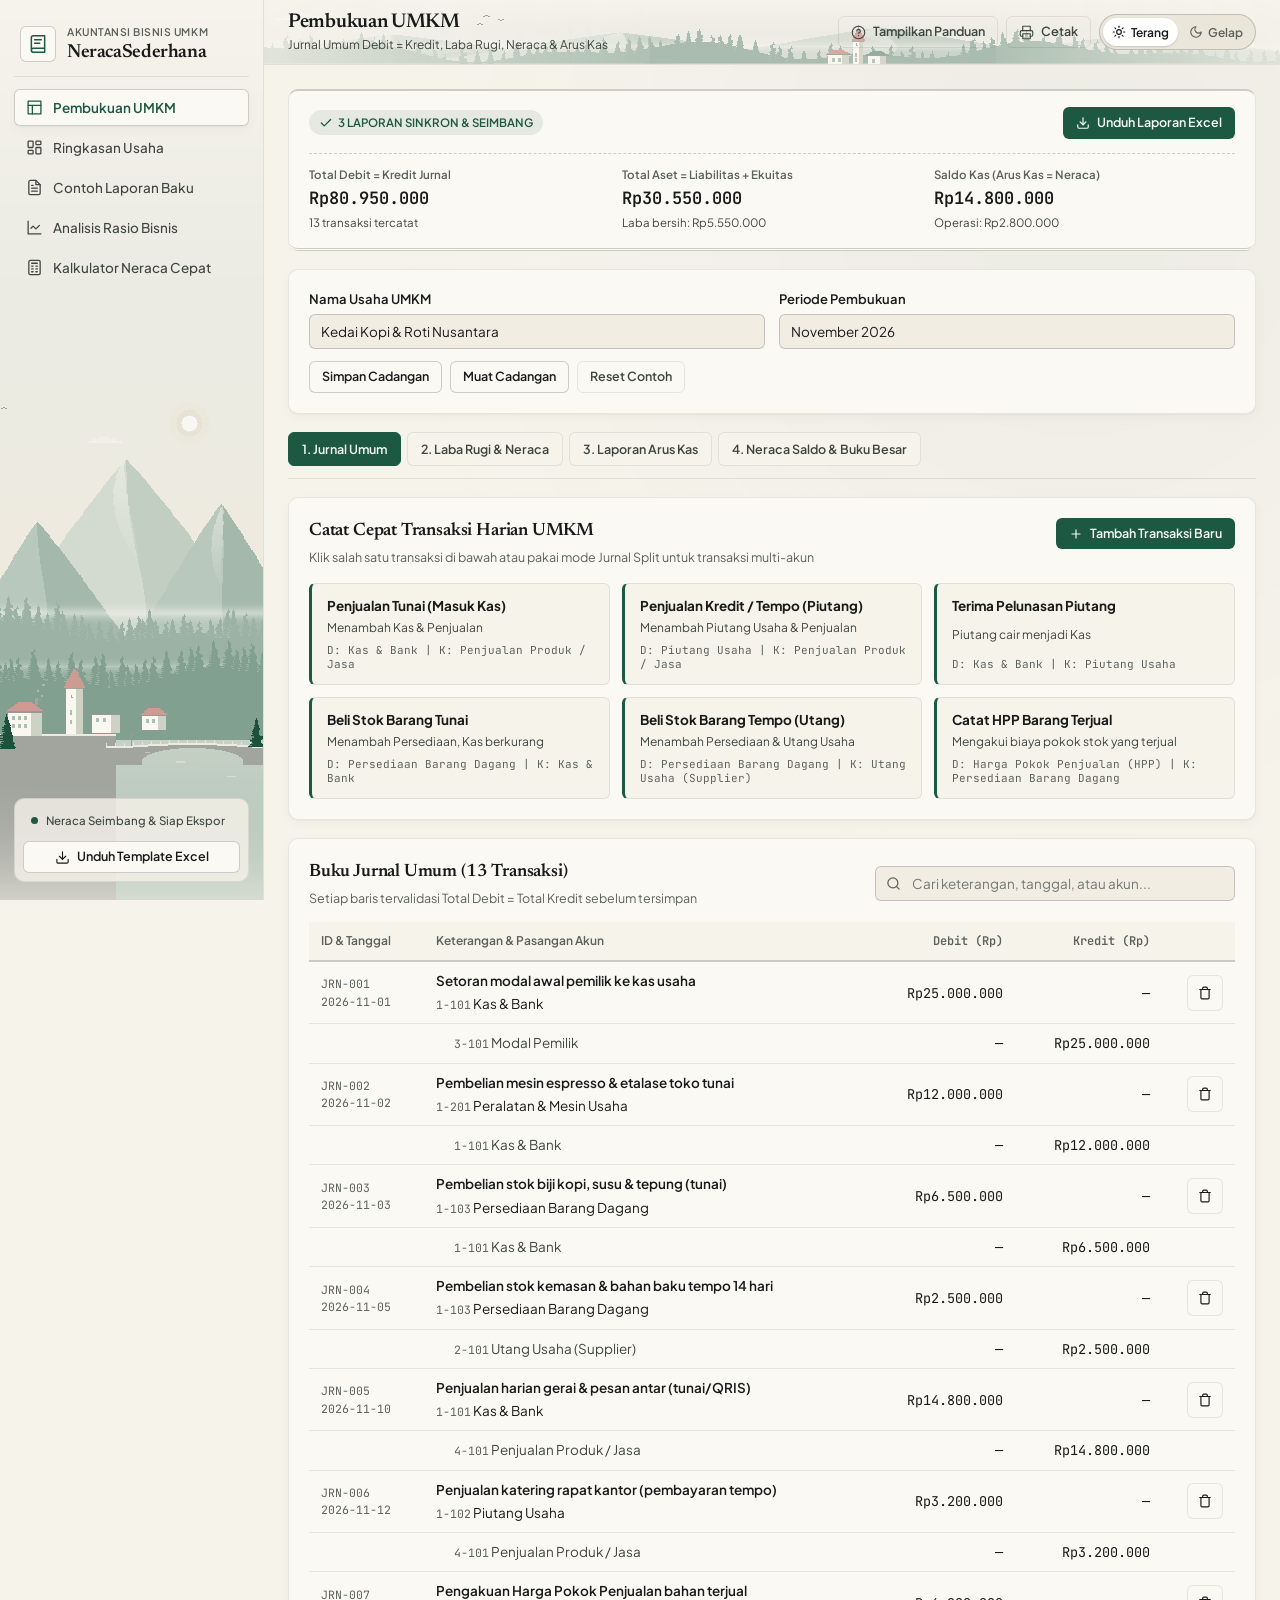
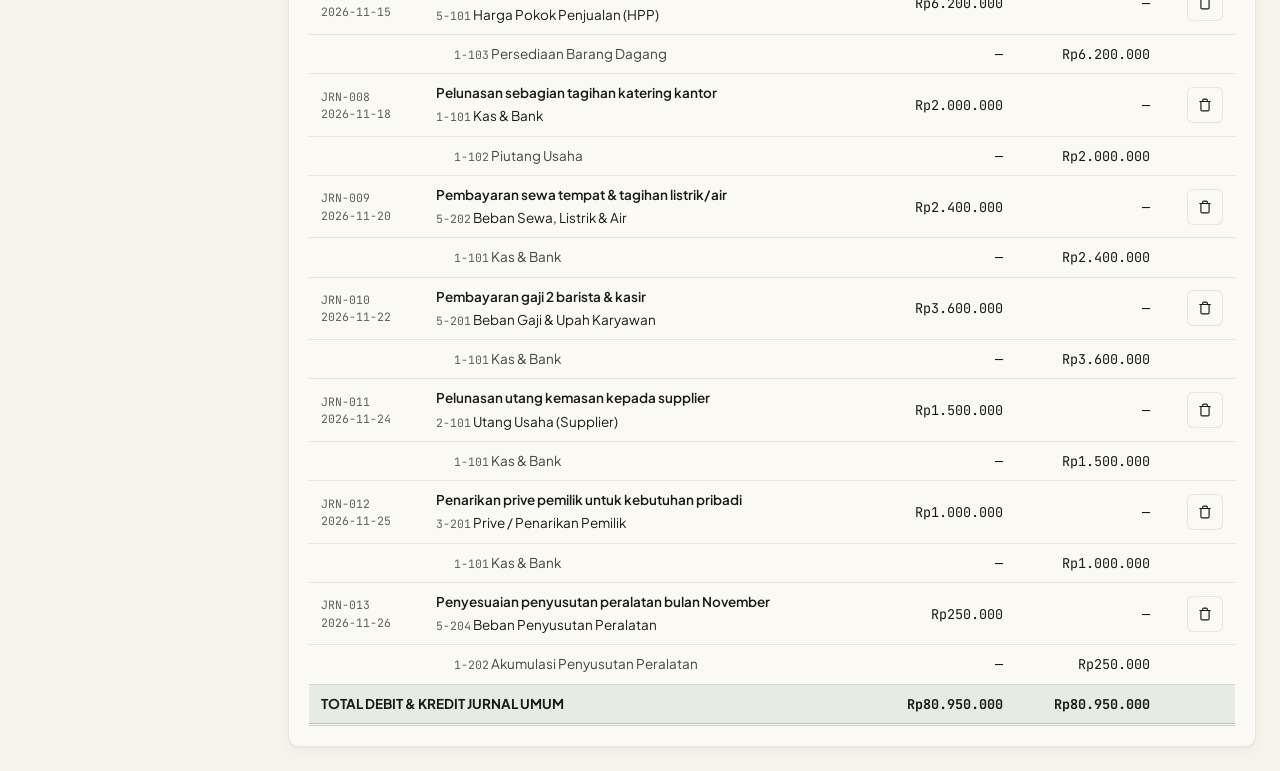
==== commit 8de63d92: "feat: replace AI images with 100% handcrafted minimalist Hi-Bit woodblock-pixel engine" ====
--- a/app/index.html
+++ b/app/index.html
@@ -14,9 +14,9 @@
     href="https://fonts.googleapis.com/css2?family=JetBrains+Mono:wght@400;500;600&family=Newsreader:opsz,wght@6..72,500;6..72,600&family=Plus+Jakarta+Sans:wght@400;500;600;700&display=swap"
     rel="stylesheet"
   />
-  <link rel="stylesheet" href="./styles/tokens.css?v=20261126-19" />
-  <link rel="stylesheet" href="./styles/layout.css?v=20261126-19" />
-  <link rel="stylesheet" href="./styles/components.css?v=20261126-19" />
+  <link rel="stylesheet" href="./styles/tokens.css?v=20261126-21" />
+  <link rel="stylesheet" href="./styles/layout.css?v=20261126-21" />
+  <link rel="stylesheet" href="./styles/components.css?v=20261126-21" />
   <style>:focus-visible { outline: 2px solid var(--accent-primary); outline-offset: 2px; }</style>
 </head>
 <body>
@@ -322,6 +322,6 @@
 
   <div id="toast-region" class="toast-region" aria-live="polite" aria-atomic="true"></div>
 
-  <script type="module" src="./src/main.js?v=20261126-19"></script>
+  <script type="module" src="./src/main.js?v=20261126-21"></script>
 </body>
 </html>
--- a/app/styles/tokens.css
+++ b/app/styles/tokens.css
@@ -11,12 +11,8 @@
   --bg-elevated: #ffffff;
   --bg-inset: #ebe6da;
   --bg-input: #f1ede3;
-  --nav-scrim: rgba(246, 243, 235, 0.76);
+  --nav-scrim: rgba(246, 243, 235, 0.78);
   --nav-scrim-strong: rgba(251, 249, 244, 0.94);
-  --atmo-veil-top: rgba(246, 243, 235, 0.94);
-  --atmo-veil-mid: rgba(246, 243, 235, 0.48);
-  --atmo-veil-low: rgba(246, 243, 235, 0.36);
-  --atmo-veil-bar: rgba(246, 243, 235, 0.72);
 
   --text-primary: #181b19;
   --text-secondary: #3f4641;
@@ -60,12 +56,8 @@
   --bg-elevated: #222723;
   --bg-inset: #101311;
   --bg-input: #141815;
-  --nav-scrim: rgba(19, 22, 20, 0.74);
+  --nav-scrim: rgba(19, 22, 20, 0.76);
   --nav-scrim-strong: rgba(26, 30, 27, 0.92);
-  --atmo-veil-top: rgba(19, 22, 20, 0.92);
-  --atmo-veil-mid: rgba(19, 22, 20, 0.46);
-  --atmo-veil-low: rgba(19, 22, 20, 0.36);
-  --atmo-veil-bar: rgba(19, 22, 20, 0.66);
 
   --text-primary: #eceae2;
   --text-secondary: #c4c8c0;
--- a/app/styles/layout.css
+++ b/app/styles/layout.css
@@ -31,7 +31,7 @@
   inset: 0;
   width: 100%;
   height: 100%;
-  z-index: 1;
+  z-index: 0;
   pointer-events: none;
   image-rendering: -moz-crisp-edges;
   image-rendering: crisp-edges;
@@ -53,46 +53,9 @@
   isolation: isolate;
 }
 
-.sidebar::before,
-.sidebar::after {
-  content: '';
-  position: absolute;
-  inset: 0;
-  z-index: 0;
-  pointer-events: none;
-  background-size: cover;
-  background-position: center bottom;
-  background-repeat: no-repeat;
-  transition: opacity 420ms ease;
-}
-
-.sidebar::before {
-  background-image:
-    linear-gradient(180deg, var(--atmo-veil-top) 0%, var(--atmo-veil-top) 39%, var(--atmo-veil-mid) 59%, var(--atmo-veil-low) 100%),
-    url('../assets/sidebar-day.webp?v=20261126-19');
-  filter: saturate(0.44) contrast(0.88) brightness(1.05);
-  opacity: 0.62;
-}
-
-.sidebar::after {
-  background-image:
-    linear-gradient(180deg, var(--atmo-veil-top) 0%, var(--atmo-veil-top) 39%, var(--atmo-veil-mid) 59%, var(--atmo-veil-low) 100%),
-    url('../assets/sidebar-night.webp?v=20261126-19');
-  filter: saturate(0.52) contrast(0.92) brightness(0.86);
-  opacity: 0;
-}
-
-[data-theme="dark"] .sidebar::before {
-  opacity: 0;
-}
-
-[data-theme="dark"] .sidebar::after {
-  opacity: 0.68;
-}
-
 .sidebar > :not(.nav-pixel-canvas) {
   position: relative;
-  z-index: 2;
+  z-index: 1;
 }
 
 .brand-block {
@@ -233,46 +196,9 @@
   isolation: isolate;
 }
 
-.topbar::before,
-.topbar::after {
-  content: '';
-  position: absolute;
-  inset: 0;
-  z-index: 0;
-  pointer-events: none;
-  background-size: auto 100%, auto 112%;
-  background-position: center center, center bottom;
-  background-repeat: no-repeat, repeat-x;
-  transition: opacity 420ms ease;
-}
-
-.topbar::before {
-  background-image:
-    linear-gradient(90deg, var(--atmo-veil-top) 0%, var(--atmo-veil-bar) 40%, var(--atmo-veil-mid) 56%, var(--atmo-veil-bar) 74%, var(--atmo-veil-top) 100%),
-    url('../assets/topbar-day.webp?v=20261126-19');
-  filter: saturate(0.38) contrast(0.84) brightness(1.06);
-  opacity: 0.56;
-}
-
-.topbar::after {
-  background-image:
-    linear-gradient(90deg, var(--atmo-veil-top) 0%, var(--atmo-veil-bar) 40%, var(--atmo-veil-mid) 56%, var(--atmo-veil-bar) 74%, var(--atmo-veil-top) 100%),
-    url('../assets/topbar-night.webp?v=20261126-19');
-  filter: saturate(0.46) contrast(0.88) brightness(0.84);
-  opacity: 0;
-}
-
-[data-theme="dark"] .topbar::before {
-  opacity: 0;
-}
-
-[data-theme="dark"] .topbar::after {
-  opacity: 0.60;
-}
-
 .topbar > :not(.nav-pixel-canvas) {
   position: relative;
-  z-index: 2;
+  z-index: 1;
 }
 
 .topbar-left {
